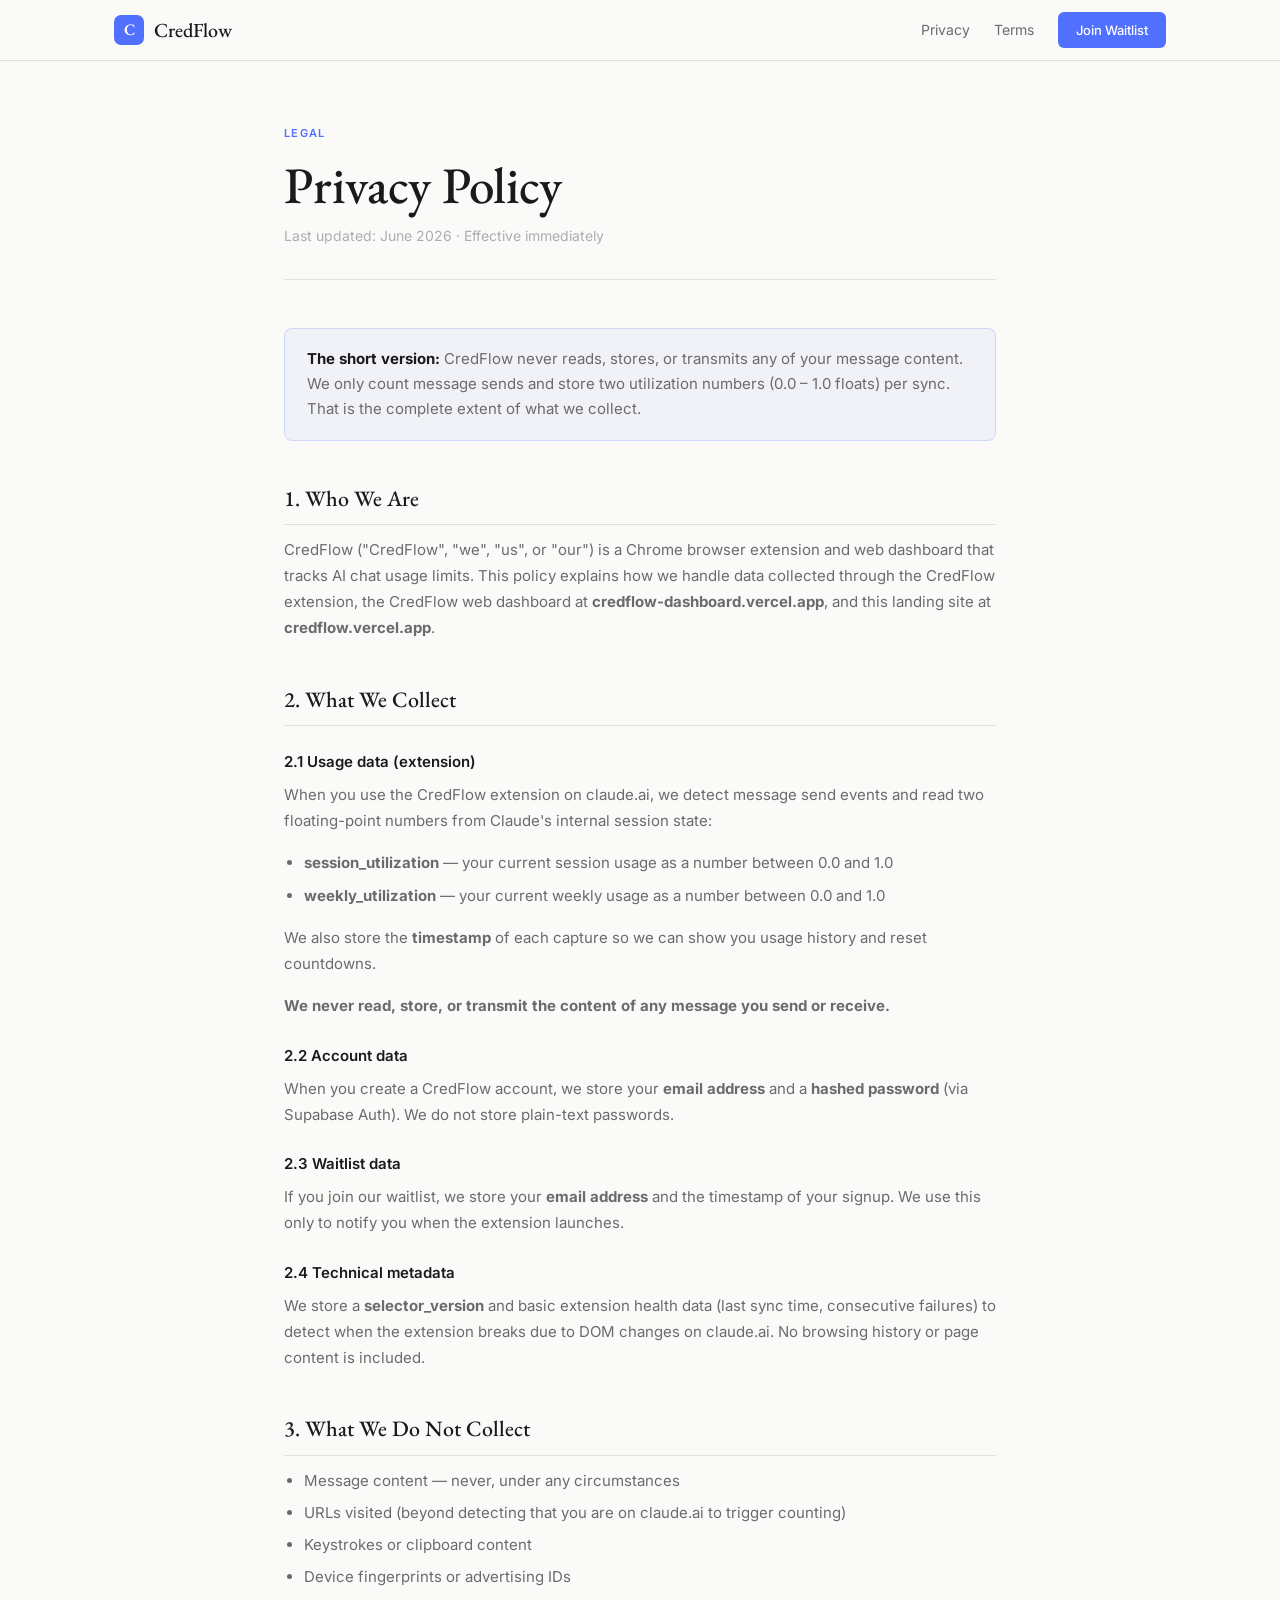
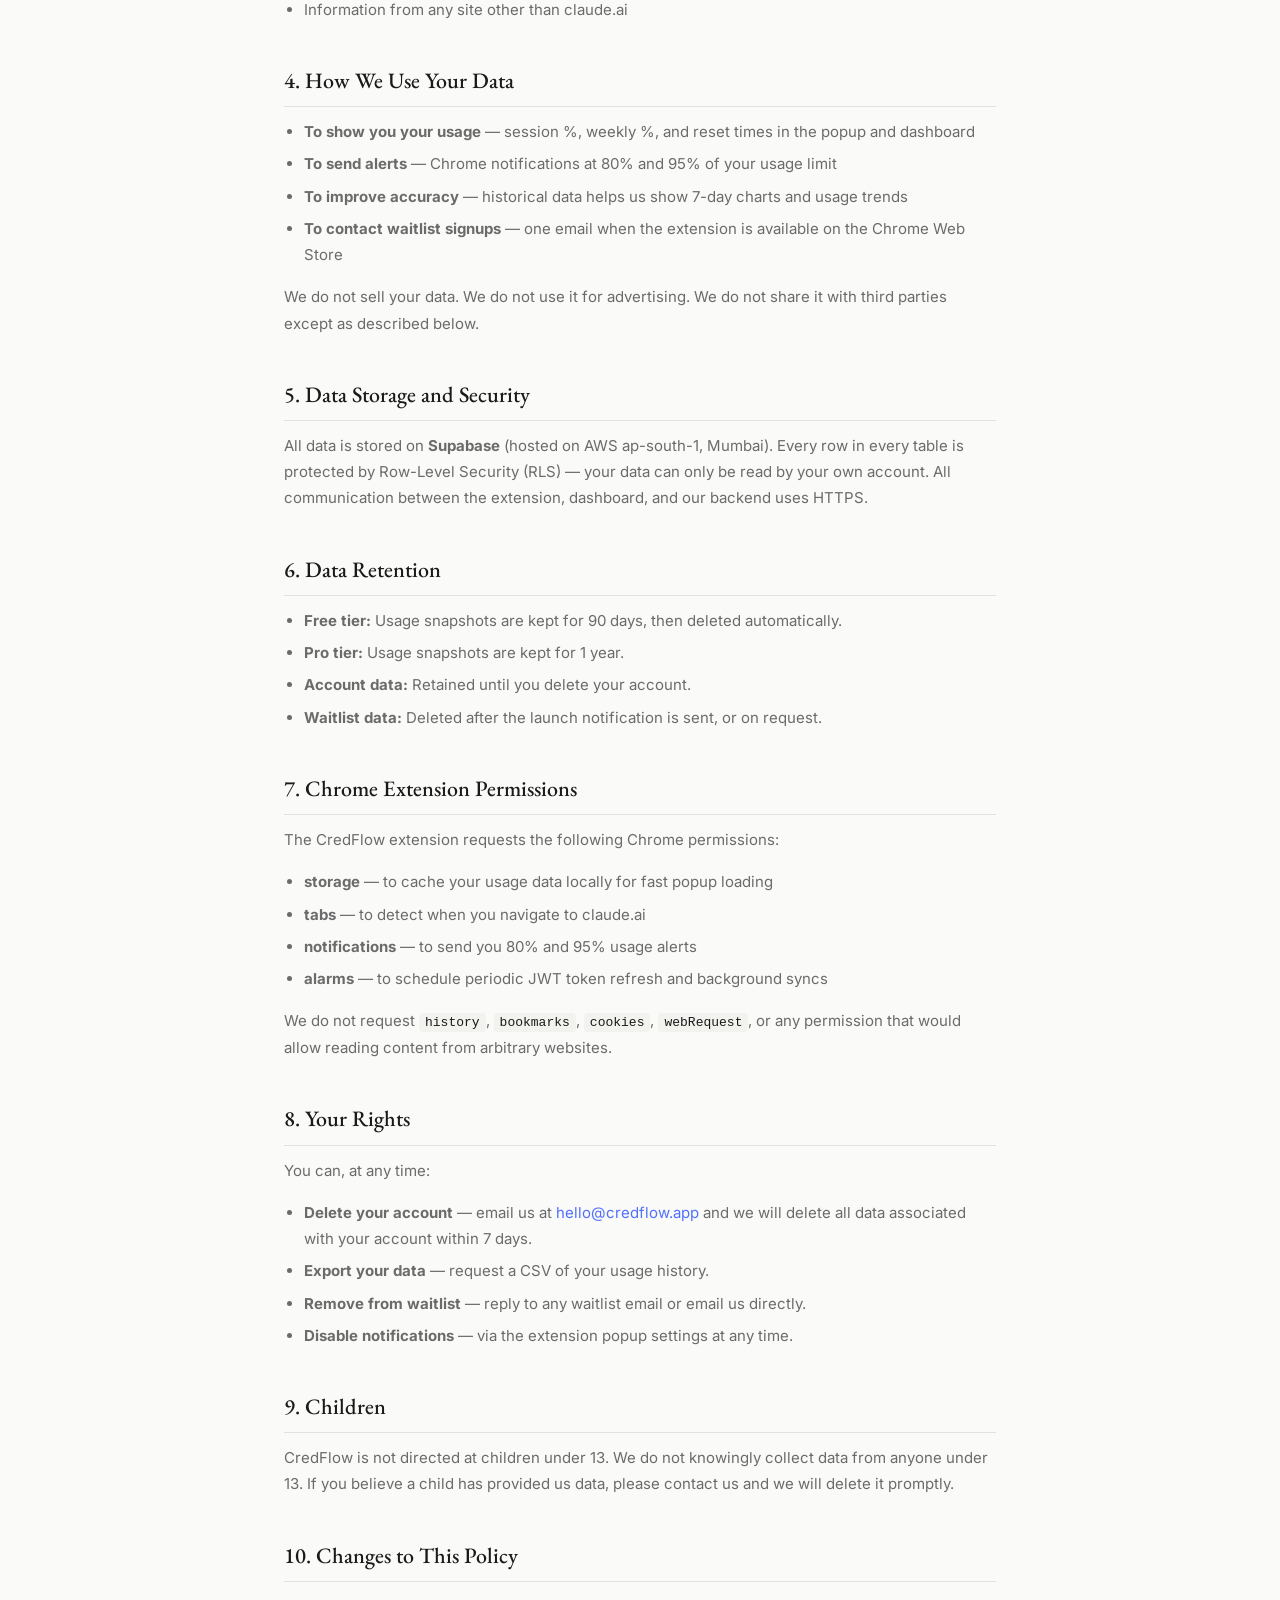
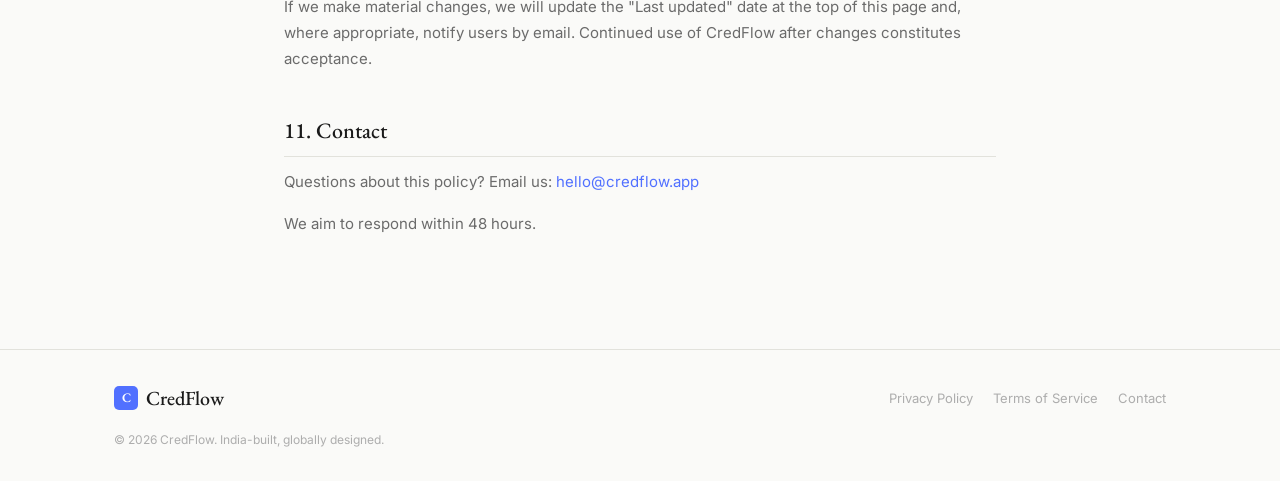
==== pages/privacy.html @ 2d5dbdbc "Step 9: landing page + privacy + terms" ====
<!DOCTYPE html>
<html lang="en">
<head>
  <meta charset="UTF-8" />
  <meta name="viewport" content="width=device-width, initial-scale=1.0" />
  <title>Privacy Policy — CredFlow</title>
  <meta name="description" content="CredFlow Privacy Policy. We never read your messages. Only usage counts and timestamps are stored." />
  <link rel="preconnect" href="https://fonts.googleapis.com" />
  <link rel="preconnect" href="https://fonts.gstatic.com" crossorigin />
  <link href="https://fonts.googleapis.com/css2?family=EB+Garamond:ital,wght@0,400;0,500;0,600;1,400&family=Inter:wght@300;400;500;600&display=swap" rel="stylesheet" />
  <link rel="stylesheet" href="../css/style.css" />
  <link rel="stylesheet" href="../css/legal.css" />
</head>
<body>

  <nav class="nav">
    <div class="nav-inner">
      <a href="../index.html" class="logo">
        <span class="logo-mark">C</span>
        <span class="logo-text">CredFlow</span>
      </a>
      <div class="nav-links">
        <a href="privacy.html">Privacy</a>
        <a href="terms.html">Terms</a>
        <a href="../index.html#waitlist" class="btn-nav">Join Waitlist</a>
      </div>
    </div>
  </nav>

  <main class="legal-page">
    <div class="container">
      <div class="legal-header">
        <div class="section-label">Legal</div>
        <h1>Privacy Policy</h1>
        <p class="legal-meta">Last updated: June 2026 · Effective immediately</p>
      </div>

      <div class="legal-body">

        <div class="legal-callout">
          <strong>The short version:</strong> CredFlow never reads, stores, or transmits any of your message content. We only count message sends and store two utilization numbers (0.0 – 1.0 floats) per sync. That is the complete extent of what we collect.
        </div>

        <h2>1. Who We Are</h2>
        <p>CredFlow ("CredFlow", "we", "us", or "our") is a Chrome browser extension and web dashboard that tracks AI chat usage limits. This policy explains how we handle data collected through the CredFlow extension, the CredFlow web dashboard at <strong>credflow-dashboard.vercel.app</strong>, and this landing site at <strong>credflow.vercel.app</strong>.</p>

        <h2>2. What We Collect</h2>

        <h3>2.1 Usage data (extension)</h3>
        <p>When you use the CredFlow extension on claude.ai, we detect message send events and read two floating-point numbers from Claude's internal session state:</p>
        <ul>
          <li><strong>session_utilization</strong> — your current session usage as a number between 0.0 and 1.0</li>
          <li><strong>weekly_utilization</strong> — your current weekly usage as a number between 0.0 and 1.0</li>
        </ul>
        <p>We also store the <strong>timestamp</strong> of each capture so we can show you usage history and reset countdowns.</p>
        <p><strong>We never read, store, or transmit the content of any message you send or receive.</strong></p>

        <h3>2.2 Account data</h3>
        <p>When you create a CredFlow account, we store your <strong>email address</strong> and a <strong>hashed password</strong> (via Supabase Auth). We do not store plain-text passwords.</p>

        <h3>2.3 Waitlist data</h3>
        <p>If you join our waitlist, we store your <strong>email address</strong> and the timestamp of your signup. We use this only to notify you when the extension launches.</p>

        <h3>2.4 Technical metadata</h3>
        <p>We store a <strong>selector_version</strong> and basic extension health data (last sync time, consecutive failures) to detect when the extension breaks due to DOM changes on claude.ai. No browsing history or page content is included.</p>

        <h2>3. What We Do Not Collect</h2>
        <ul>
          <li>Message content — never, under any circumstances</li>
          <li>URLs visited (beyond detecting that you are on claude.ai to trigger counting)</li>
          <li>Keystrokes or clipboard content</li>
          <li>Device fingerprints or advertising IDs</li>
          <li>Information from any site other than claude.ai</li>
        </ul>

        <h2>4. How We Use Your Data</h2>
        <ul>
          <li><strong>To show you your usage</strong> — session %, weekly %, and reset times in the popup and dashboard</li>
          <li><strong>To send alerts</strong> — Chrome notifications at 80% and 95% of your usage limit</li>
          <li><strong>To improve accuracy</strong> — historical data helps us show 7-day charts and usage trends</li>
          <li><strong>To contact waitlist signups</strong> — one email when the extension is available on the Chrome Web Store</li>
        </ul>
        <p>We do not sell your data. We do not use it for advertising. We do not share it with third parties except as described below.</p>

        <h2>5. Data Storage and Security</h2>
        <p>All data is stored on <strong>Supabase</strong> (hosted on AWS ap-south-1, Mumbai). Every row in every table is protected by Row-Level Security (RLS) — your data can only be read by your own account. All communication between the extension, dashboard, and our backend uses HTTPS.</p>

        <h2>6. Data Retention</h2>
        <ul>
          <li><strong>Free tier:</strong> Usage snapshots are kept for 90 days, then deleted automatically.</li>
          <li><strong>Pro tier:</strong> Usage snapshots are kept for 1 year.</li>
          <li><strong>Account data:</strong> Retained until you delete your account.</li>
          <li><strong>Waitlist data:</strong> Deleted after the launch notification is sent, or on request.</li>
        </ul>

        <h2>7. Chrome Extension Permissions</h2>
        <p>The CredFlow extension requests the following Chrome permissions:</p>
        <ul>
          <li><strong>storage</strong> — to cache your usage data locally for fast popup loading</li>
          <li><strong>tabs</strong> — to detect when you navigate to claude.ai</li>
          <li><strong>notifications</strong> — to send you 80% and 95% usage alerts</li>
          <li><strong>alarms</strong> — to schedule periodic JWT token refresh and background syncs</li>
        </ul>
        <p>We do not request <code>history</code>, <code>bookmarks</code>, <code>cookies</code>, <code>webRequest</code>, or any permission that would allow reading content from arbitrary websites.</p>

        <h2>8. Your Rights</h2>
        <p>You can, at any time:</p>
        <ul>
          <li><strong>Delete your account</strong> — email us at <a href="mailto:hello@credflow.app">hello@credflow.app</a> and we will delete all data associated with your account within 7 days.</li>
          <li><strong>Export your data</strong> — request a CSV of your usage history.</li>
          <li><strong>Remove from waitlist</strong> — reply to any waitlist email or email us directly.</li>
          <li><strong>Disable notifications</strong> — via the extension popup settings at any time.</li>
        </ul>

        <h2>9. Children</h2>
        <p>CredFlow is not directed at children under 13. We do not knowingly collect data from anyone under 13. If you believe a child has provided us data, please contact us and we will delete it promptly.</p>

        <h2>10. Changes to This Policy</h2>
        <p>If we make material changes, we will update the "Last updated" date at the top of this page and, where appropriate, notify users by email. Continued use of CredFlow after changes constitutes acceptance.</p>

        <h2>11. Contact</h2>
        <p>Questions about this policy? Email us: <a href="mailto:hello@credflow.app">hello@credflow.app</a></p>
        <p>We aim to respond within 48 hours.</p>

      </div>
    </div>
  </main>

  <footer class="footer">
    <div class="container">
      <div class="footer-inner">
        <div class="footer-brand">
          <span class="logo-mark small">C</span>
          <span class="logo-text">CredFlow</span>
        </div>
        <div class="footer-links">
          <a href="privacy.html">Privacy Policy</a>
          <a href="terms.html">Terms of Service</a>
          <a href="mailto:hello@credflow.app">Contact</a>
        </div>
        <div class="footer-copy">© 2026 CredFlow. India-built, globally designed.</div>
      </div>
    </div>
  </footer>

</body>
</html>
---- css/style.css ----
/* ============================================
   CREDFLOW LANDING PAGE — style.css
   Design tokens from brief, locked.
   ============================================ */

:root {
  --bg:           #FAFAF8;
  --surface:      #FFFFFF;
  --muted:        #F2F2EF;
  --border:       #E2E2DC;
  --text:         #1A1A1A;
  --text-sec:     #6B6B6B;
  --text-muted:   #ADADAD;
  --gold:         #FFCC00;
  --blue:         #5170FF;
  --blue-dark:    #1800AD;
  --green:        #2DC07A;
  --amber:        #F5941F;
  --red:          #E83C3C;

  --font-serif:   'EB Garamond', Georgia, serif;
  --font-sans:    'Inter', system-ui, sans-serif;

  --radius:       12px;
  --radius-sm:    8px;
  --max-w:        1100px;
}

*, *::before, *::after { box-sizing: border-box; margin: 0; padding: 0; }

html { scroll-behavior: smooth; }

body {
  background: var(--bg);
  color: var(--text);
  font-family: var(--font-sans);
  font-size: 16px;
  line-height: 1.6;
  -webkit-font-smoothing: antialiased;
}

/* ---- UTILITIES ---- */
.container {
  max-width: var(--max-w);
  margin: 0 auto;
  padding: 0 24px;
}

.section-label {
  font-family: var(--font-sans);
  font-size: 11px;
  font-weight: 600;
  letter-spacing: 0.12em;
  text-transform: uppercase;
  color: var(--blue);
  margin-bottom: 14px;
}

.section-title {
  font-family: var(--font-serif);
  font-size: clamp(2rem, 4vw, 2.8rem);
  font-weight: 500;
  color: var(--text);
  line-height: 1.2;
  margin-bottom: 48px;
}

/* ---- NAV ---- */
.nav {
  position: sticky;
  top: 0;
  z-index: 100;
  background: rgba(250, 250, 248, 0.88);
  backdrop-filter: blur(16px);
  border-bottom: 1px solid var(--border);
}

.nav-inner {
  max-width: var(--max-w);
  margin: 0 auto;
  padding: 0 24px;
  height: 60px;
  display: flex;
  align-items: center;
  justify-content: space-between;
}

.logo {
  display: flex;
  align-items: center;
  gap: 10px;
  text-decoration: none;
  color: var(--text);
}

.logo-mark {
  width: 30px;
  height: 30px;
  background: var(--blue);
  color: white;
  border-radius: 7px;
  display: flex;
  align-items: center;
  justify-content: center;
  font-family: var(--font-serif);
  font-size: 16px;
  font-weight: 600;
  flex-shrink: 0;
}

.logo-mark.small { width: 24px; height: 24px; font-size: 13px; border-radius: 5px; }

.logo-text {
  font-family: var(--font-serif);
  font-size: 20px;
  font-weight: 500;
}

.nav-links {
  display: flex;
  align-items: center;
  gap: 24px;
}

.nav-links a {
  font-size: 14px;
  color: var(--text-sec);
  text-decoration: none;
  transition: color 0.15s;
}

.nav-links a:hover { color: var(--text); }

/* ---- BUTTONS ---- */
.btn-primary {
  display: inline-block;
  background: var(--blue);
  color: white;
  padding: 12px 24px;
  border-radius: var(--radius-sm);
  font-size: 15px;
  font-weight: 500;
  text-decoration: none;
  transition: background 0.15s, transform 0.1s;
  cursor: pointer;
  border: none;
}

.btn-primary:hover { background: var(--blue-dark); transform: translateY(-1px); }

.btn-ghost {
  display: inline-block;
  color: var(--text-sec);
  padding: 12px 20px;
  font-size: 15px;
  text-decoration: none;
  transition: color 0.15s;
}

.btn-ghost:hover { color: var(--text); }

.btn-nav {
  background: var(--blue);
  color: white !important;
  padding: 8px 18px !important;
  border-radius: 6px;
  font-size: 13px !important;
  font-weight: 500;
}

.btn-nav:hover { background: var(--blue-dark); }

.btn-outline {
  display: inline-block;
  border: 1.5px solid var(--border);
  color: var(--text);
  padding: 12px 24px;
  border-radius: var(--radius-sm);
  font-size: 15px;
  font-weight: 500;
  text-decoration: none;
  transition: border-color 0.15s, color 0.15s;
}

.btn-outline:hover { border-color: var(--blue); color: var(--blue); }

/* ---- HERO ---- */
.hero {
  position: relative;
  padding: 100px 0 80px;
  overflow: hidden;
  text-align: center;
}

.hero-bg {
  position: absolute;
  inset: 0;
  pointer-events: none;
  z-index: 0;
}

.orb {
  position: absolute;
  border-radius: 50%;
  filter: blur(80px);
  opacity: 0.18;
}

.orb-1 {
  width: 480px;
  height: 480px;
  background: var(--blue);
  top: -120px;
  left: 50%;
  transform: translateX(-60%);
  animation: orb-drift 8s ease-in-out infinite alternate;
}

.orb-2 {
  width: 320px;
  height: 320px;
  background: var(--amber);
  bottom: 40px;
  right: 10%;
  animation: orb-drift 10s ease-in-out infinite alternate-reverse;
}

@keyframes orb-drift {
  0%   { transform: translate(0, 0); }
  100% { transform: translate(20px, 30px); }
}

.orb-1 { transform: translateX(-60%); }

.grid-overlay {
  position: absolute;
  inset: 0;
  background-image:
    linear-gradient(var(--border) 1px, transparent 1px),
    linear-gradient(90deg, var(--border) 1px, transparent 1px);
  background-size: 48px 48px;
  opacity: 0.4;
  mask-image: radial-gradient(ellipse 80% 60% at 50% 0%, black 20%, transparent 100%);
}

.hero .container { position: relative; z-index: 1; }

.badge {
  display: inline-flex;
  align-items: center;
  gap: 8px;
  background: var(--surface);
  border: 1px solid var(--border);
  padding: 6px 14px;
  border-radius: 999px;
  font-size: 12px;
  color: var(--text-sec);
  font-weight: 500;
  margin-bottom: 28px;
  box-shadow: 0 1px 4px rgba(0,0,0,0.06);
}

.badge-dot {
  width: 7px;
  height: 7px;
  border-radius: 50%;
  background: var(--green);
  box-shadow: 0 0 0 2px rgba(45, 192, 122, 0.3);
  animation: pulse 2s infinite;
}

@keyframes pulse {
  0%, 100% { box-shadow: 0 0 0 2px rgba(45,192,122,0.3); }
  50%       { box-shadow: 0 0 0 5px rgba(45,192,122,0.1); }
}

.hero-headline {
  font-family: var(--font-serif);
  font-size: clamp(3rem, 7vw, 5.5rem);
  font-weight: 500;
  line-height: 1.08;
  color: var(--text);
  margin-bottom: 24px;
  letter-spacing: -0.02em;
}

.hero-headline em {
  font-style: italic;
  color: var(--blue);
}

.hero-sub {
  font-size: clamp(16px, 2vw, 18px);
  color: var(--text-sec);
  max-width: 560px;
  margin: 0 auto 36px;
  line-height: 1.7;
}

.hero-cta {
  display: flex;
  align-items: center;
  justify-content: center;
  gap: 12px;
  flex-wrap: wrap;
  margin-bottom: 64px;
}

/* ---- MOCK POPUP ---- */
.popup-mock {
  max-width: 340px;
  margin: 0 auto;
  background: var(--surface);
  border: 1px solid var(--border);
  border-radius: 14px;
  padding: 20px;
  box-shadow:
    0 4px 6px rgba(0,0,0,0.04),
    0 12px 32px rgba(0,0,0,0.08),
    0 0 0 1px rgba(255,255,255,0.6) inset;
  text-align: left;
  animation: float 4s ease-in-out infinite;
}

@keyframes float {
  0%, 100% { transform: translateY(0); }
  50%       { transform: translateY(-8px); }
}

.popup-header {
  display: flex;
  align-items: center;
  justify-content: space-between;
  margin-bottom: 16px;
}

.popup-logo {
  font-family: var(--font-serif);
  font-size: 16px;
  font-weight: 500;
}

.live-badge {
  font-size: 11px;
  color: var(--green);
  font-weight: 600;
  letter-spacing: 0.04em;
}

.popup-cards {
  display: grid;
  grid-template-columns: 1fr 1fr;
  gap: 10px;
  margin-bottom: 12px;
}

.mock-card {
  padding: 12px;
  border-radius: 10px;
  border: 1px solid;
}

.mock-card.blue  { background: rgba(81,112,255,0.06); border-color: rgba(81,112,255,0.2); }
.mock-card.amber { background: rgba(245,148,31,0.06); border-color: rgba(245,148,31,0.2); }

.mock-card-label {
  font-size: 10px;
  font-weight: 600;
  text-transform: uppercase;
  letter-spacing: 0.08em;
  color: var(--text-muted);
  margin-bottom: 4px;
}

.mock-card-value {
  font-family: var(--font-serif);
  font-size: 28px;
  font-weight: 500;
  line-height: 1;
  margin-bottom: 8px;
}

.mock-card.blue  .mock-card-value { color: var(--blue); }
.mock-card.amber .mock-card-value { color: var(--amber); }

.mock-card-value span { font-size: 14px; }

.mock-bar {
  height: 4px;
  background: var(--muted);
  border-radius: 999px;
  overflow: hidden;
  margin-bottom: 6px;
}

.mock-bar-fill {
  height: 100%;
  border-radius: 999px;
  transition: width 1s ease;
}

.blue-fill  { background: var(--blue); }
.amber-fill { background: var(--amber); }

.mock-card-sub {
  font-size: 10px;
  color: var(--text-muted);
}

.mock-insight {
  font-size: 12px;
  color: var(--text-sec);
  background: var(--muted);
  padding: 8px 10px;
  border-radius: 7px;
}

/* ---- PROBLEM ---- */
.problem {
  padding: 96px 0;
  background: var(--surface);
  border-top: 1px solid var(--border);
  border-bottom: 1px solid var(--border);
}

.pain-grid {
  display: grid;
  grid-template-columns: repeat(auto-fit, minmax(260px, 1fr));
  gap: 24px;
}

.pain-card {
  padding: 32px;
  border: 1px solid var(--border);
  border-radius: var(--radius);
  background: var(--bg);
  transition: border-color 0.2s, box-shadow 0.2s;
}

.pain-card:hover {
  border-color: var(--blue);
  box-shadow: 0 4px 20px rgba(81,112,255,0.08);
}

.pain-icon { font-size: 28px; margin-bottom: 16px; }

.pain-card h3 {
  font-family: var(--font-serif);
  font-size: 20px;
  font-weight: 500;
  margin-bottom: 10px;
}

.pain-card p {
  font-size: 15px;
  color: var(--text-sec);
  line-height: 1.65;
}

/* ---- HOW IT WORKS ---- */
.how {
  padding: 96px 0;
}

.steps {
  display: flex;
  align-items: flex-start;
  gap: 0;
  flex-wrap: wrap;
}

.step {
  flex: 1;
  min-width: 220px;
  padding: 32px;
  background: var(--surface);
  border: 1px solid var(--border);
  border-radius: var(--radius);
}

.step-divider {
  display: flex;
  align-items: center;
  justify-content: center;
  padding: 0 12px;
  font-size: 24px;
  color: var(--text-muted);
  flex-shrink: 0;
  align-self: center;
}

.step-num {
  font-family: var(--font-serif);
  font-size: 40px;
  font-weight: 500;
  color: var(--blue);
  opacity: 0.4;
  line-height: 1;
  margin-bottom: 16px;
}

.step h3 {
  font-family: var(--font-serif);
  font-size: 20px;
  font-weight: 500;
  margin-bottom: 10px;
}

.step p {
  font-size: 15px;
  color: var(--text-sec);
  line-height: 1.65;
}

/* ---- FEATURES ---- */
.features {
  padding: 96px 0;
  background: var(--surface);
  border-top: 1px solid var(--border);
  border-bottom: 1px solid var(--border);
}

.features-grid {
  display: grid;
  grid-template-columns: repeat(auto-fit, minmax(280px, 1fr));
  gap: 2px;
  border: 1px solid var(--border);
  border-radius: var(--radius);
  overflow: hidden;
}

.feature-item {
  padding: 32px;
  background: var(--bg);
  border-right: 1px solid var(--border);
  border-bottom: 1px solid var(--border);
  transition: background 0.15s;
}

.feature-item:hover { background: var(--surface); }

.feature-icon { font-size: 24px; margin-bottom: 14px; }

.feature-item h3 {
  font-family: var(--font-serif);
  font-size: 18px;
  font-weight: 500;
  margin-bottom: 8px;
}

.feature-item p {
  font-size: 14px;
  color: var(--text-sec);
  line-height: 1.65;
}

/* ---- PRICING ---- */
.pricing {
  padding: 96px 0;
}

.pricing-grid {
  display: grid;
  grid-template-columns: repeat(auto-fit, minmax(280px, 1fr));
  gap: 24px;
  max-width: 700px;
  margin: 0 auto;
}

.pricing-card {
  padding: 36px;
  background: var(--surface);
  border: 1px solid var(--border);
  border-radius: var(--radius);
  position: relative;
}

.pricing-card.featured {
  border-color: var(--blue);
  box-shadow: 0 0 0 1px var(--blue), 0 8px 32px rgba(81,112,255,0.12);
}

.plan-badge {
  position: absolute;
  top: -12px;
  left: 50%;
  transform: translateX(-50%);
  background: var(--blue);
  color: white;
  font-size: 11px;
  font-weight: 600;
  padding: 4px 12px;
  border-radius: 999px;
  white-space: nowrap;
}

.plan-name {
  font-family: var(--font-serif);
  font-size: 22px;
  font-weight: 500;
  margin-bottom: 8px;
}

.plan-price {
  font-family: var(--font-serif);
  font-size: 48px;
  font-weight: 500;
  color: var(--text);
  margin-bottom: 28px;
  line-height: 1;
}

.plan-price span {
  font-size: 18px;
  color: var(--text-sec);
}

.plan-features {
  list-style: none;
  margin-bottom: 28px;
}

.plan-features li {
  font-size: 14px;
  color: var(--text-sec);
  padding: 7px 0;
  border-bottom: 1px solid var(--muted);
}

.plan-features li.muted { color: var(--text-muted); }

/* ---- WAITLIST ---- */
.waitlist-section {
  padding: 96px 0;
  background: var(--surface);
  border-top: 1px solid var(--border);
}

.waitlist-box {
  max-width: 600px;
  margin: 0 auto;
  text-align: center;
}

.waitlist-sub {
  font-size: 17px;
  color: var(--text-sec);
  margin-bottom: 36px;
  line-height: 1.7;
  margin-top: -20px;
}

.waitlist-form {
  display: flex;
  gap: 10px;
  max-width: 460px;
  margin: 0 auto 12px;
}

.waitlist-form input {
  flex: 1;
  padding: 13px 16px;
  border: 1.5px solid var(--border);
  border-radius: var(--radius-sm);
  font-size: 15px;
  font-family: var(--font-sans);
  background: var(--bg);
  color: var(--text);
  outline: none;
  transition: border-color 0.15s;
}

.waitlist-form input:focus { border-color: var(--blue); }
.waitlist-form input::placeholder { color: var(--text-muted); }

.waitlist-form button {
  padding: 13px 22px;
  background: var(--blue);
  color: white;
  border: none;
  border-radius: var(--radius-sm);
  font-size: 15px;
  font-weight: 500;
  cursor: pointer;
  font-family: var(--font-sans);
  white-space: nowrap;
  transition: background 0.15s;
}

.waitlist-form button:hover { background: var(--blue-dark); }
.waitlist-form button:disabled { opacity: 0.6; cursor: not-allowed; }

.waitlist-note {
  font-size: 14px;
  min-height: 20px;
  margin-bottom: 4px;
}

.waitlist-note.success { color: var(--green); }
.waitlist-note.error   { color: var(--red); }

.waitlist-fine {
  font-size: 12px;
  color: var(--text-muted);
}

/* ---- FOOTER ---- */
.footer {
  padding: 32px 0;
  border-top: 1px solid var(--border);
}

.footer-inner {
  display: flex;
  align-items: center;
  justify-content: space-between;
  flex-wrap: wrap;
  gap: 16px;
}

.footer-brand {
  display: flex;
  align-items: center;
  gap: 8px;
  font-family: var(--font-serif);
  font-size: 17px;
  color: var(--text);
}

.footer-links {
  display: flex;
  gap: 20px;
  flex-wrap: wrap;
}

.footer-links a {
  font-size: 13px;
  color: var(--text-muted);
  text-decoration: none;
  transition: color 0.15s;
}

.footer-links a:hover { color: var(--text); }

.footer-copy {
  font-size: 12px;
  color: var(--text-muted);
  width: 100%;
}

/* ---- RESPONSIVE ---- */
@media (max-width: 640px) {
  .step-divider { display: none; }
  .steps { flex-direction: column; }
  .step { min-width: 100%; }
  .waitlist-form { flex-direction: column; }
  .waitlist-form button { width: 100%; }
  .footer-inner { flex-direction: column; align-items: flex-start; }
  .nav-links a:not(.btn-nav) { display: none; }
}
---- css/legal.css ----
/* ============================================
   CREDFLOW — legal.css
   Shared styles for Privacy and Terms pages
   ============================================ */

.legal-page {
  padding: 64px 0 96px;
  max-width: 760px;
  margin: 0 auto;
}

.legal-page .container {
  max-width: 760px;
}

.legal-header {
  margin-bottom: 48px;
  padding-bottom: 32px;
  border-bottom: 1px solid var(--border);
}

.legal-header h1 {
  font-family: var(--font-serif);
  font-size: clamp(2.2rem, 5vw, 3.2rem);
  font-weight: 500;
  line-height: 1.1;
  margin-bottom: 12px;
}

.legal-meta {
  font-size: 14px;
  color: var(--text-muted);
}

.legal-callout {
  background: rgba(81, 112, 255, 0.06);
  border: 1px solid rgba(81, 112, 255, 0.2);
  border-radius: var(--radius-sm);
  padding: 18px 22px;
  font-size: 15px;
  color: var(--text-sec);
  line-height: 1.65;
  margin-bottom: 40px;
}

.legal-callout strong {
  color: var(--text);
}

.legal-body h2 {
  font-family: var(--font-serif);
  font-size: 22px;
  font-weight: 500;
  color: var(--text);
  margin: 40px 0 12px;
  padding-bottom: 8px;
  border-bottom: 1px solid var(--border);
}

.legal-body h3 {
  font-family: var(--font-sans);
  font-size: 15px;
  font-weight: 600;
  color: var(--text);
  margin: 24px 0 8px;
}

.legal-body p {
  font-size: 15px;
  color: var(--text-sec);
  line-height: 1.75;
  margin-bottom: 16px;
}

.legal-body ul {
  margin: 0 0 16px 20px;
}

.legal-body ul li {
  font-size: 15px;
  color: var(--text-sec);
  line-height: 1.75;
  margin-bottom: 6px;
}

.legal-body a {
  color: var(--blue);
  text-decoration: none;
}

.legal-body a:hover {
  text-decoration: underline;
}

.legal-body code {
  font-family: 'SF Mono', 'Fira Code', monospace;
  font-size: 13px;
  background: var(--muted);
  padding: 2px 6px;
  border-radius: 4px;
  color: var(--text);
}
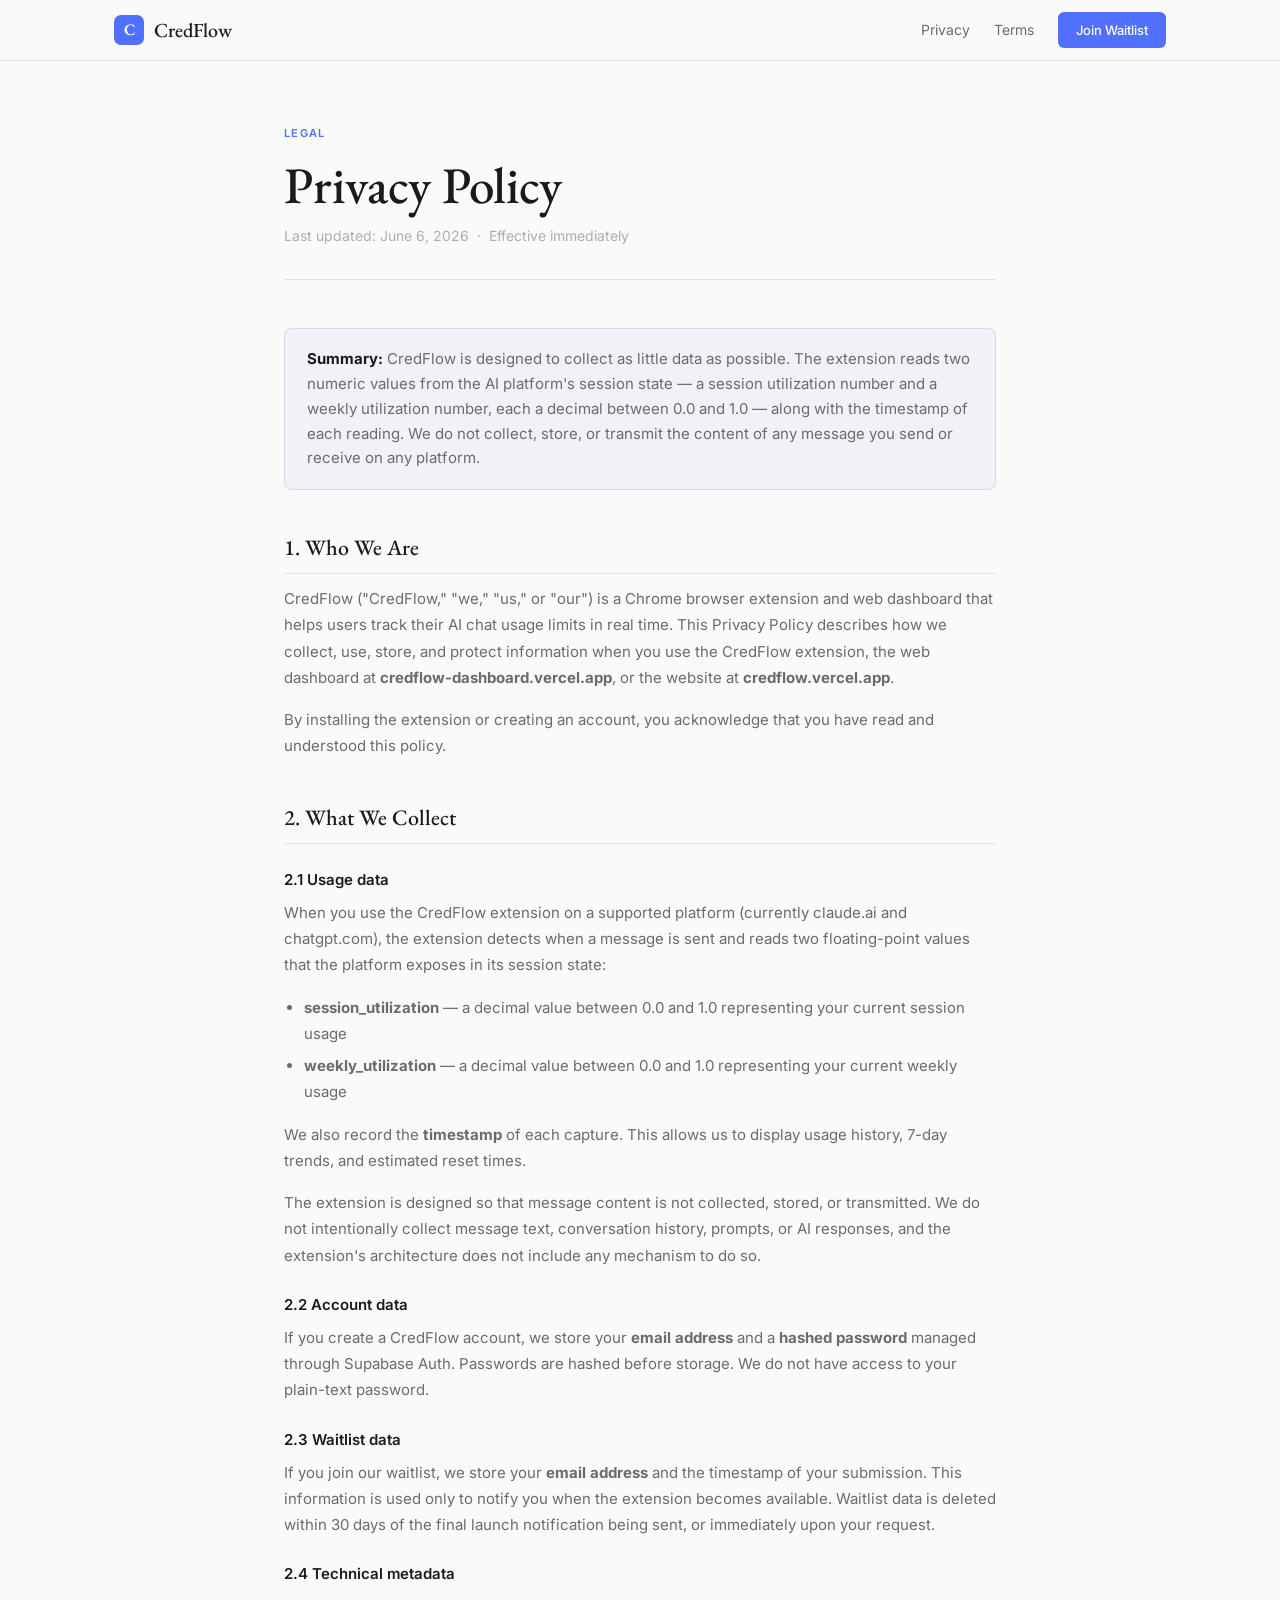
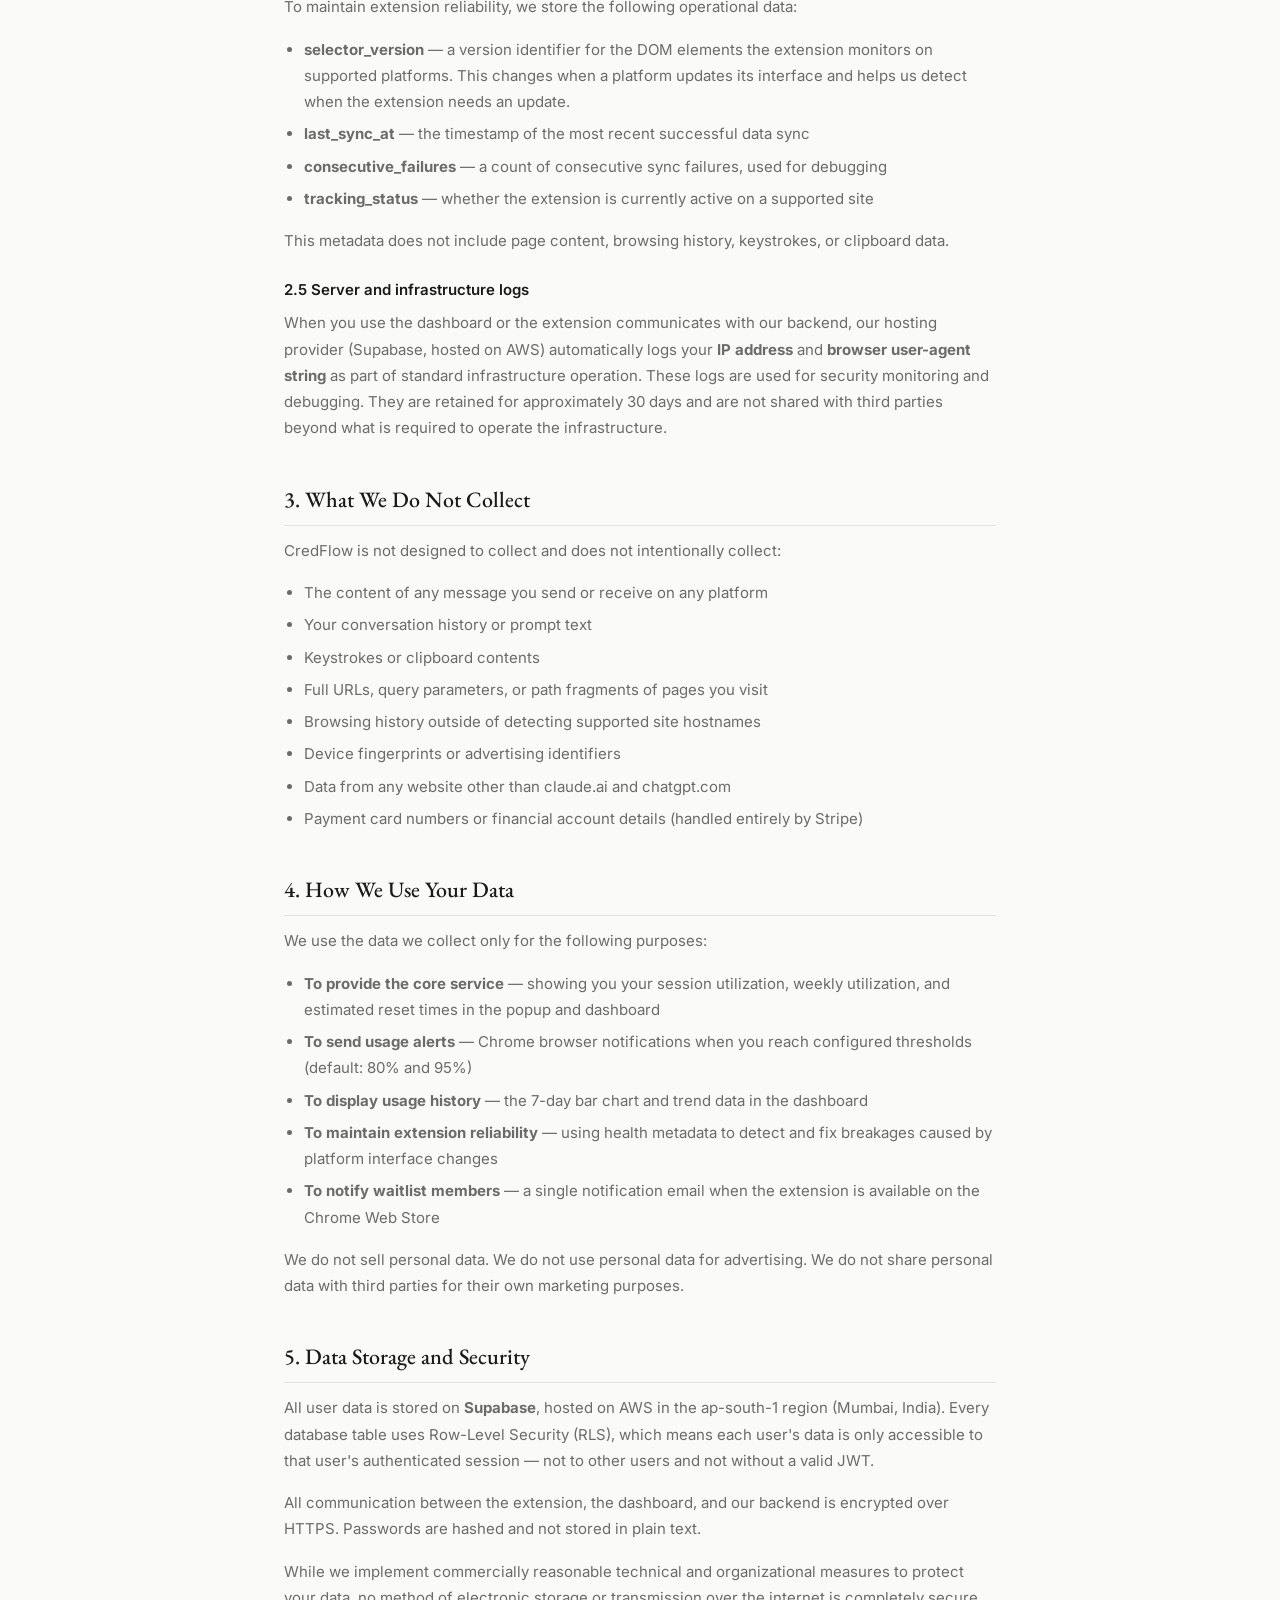
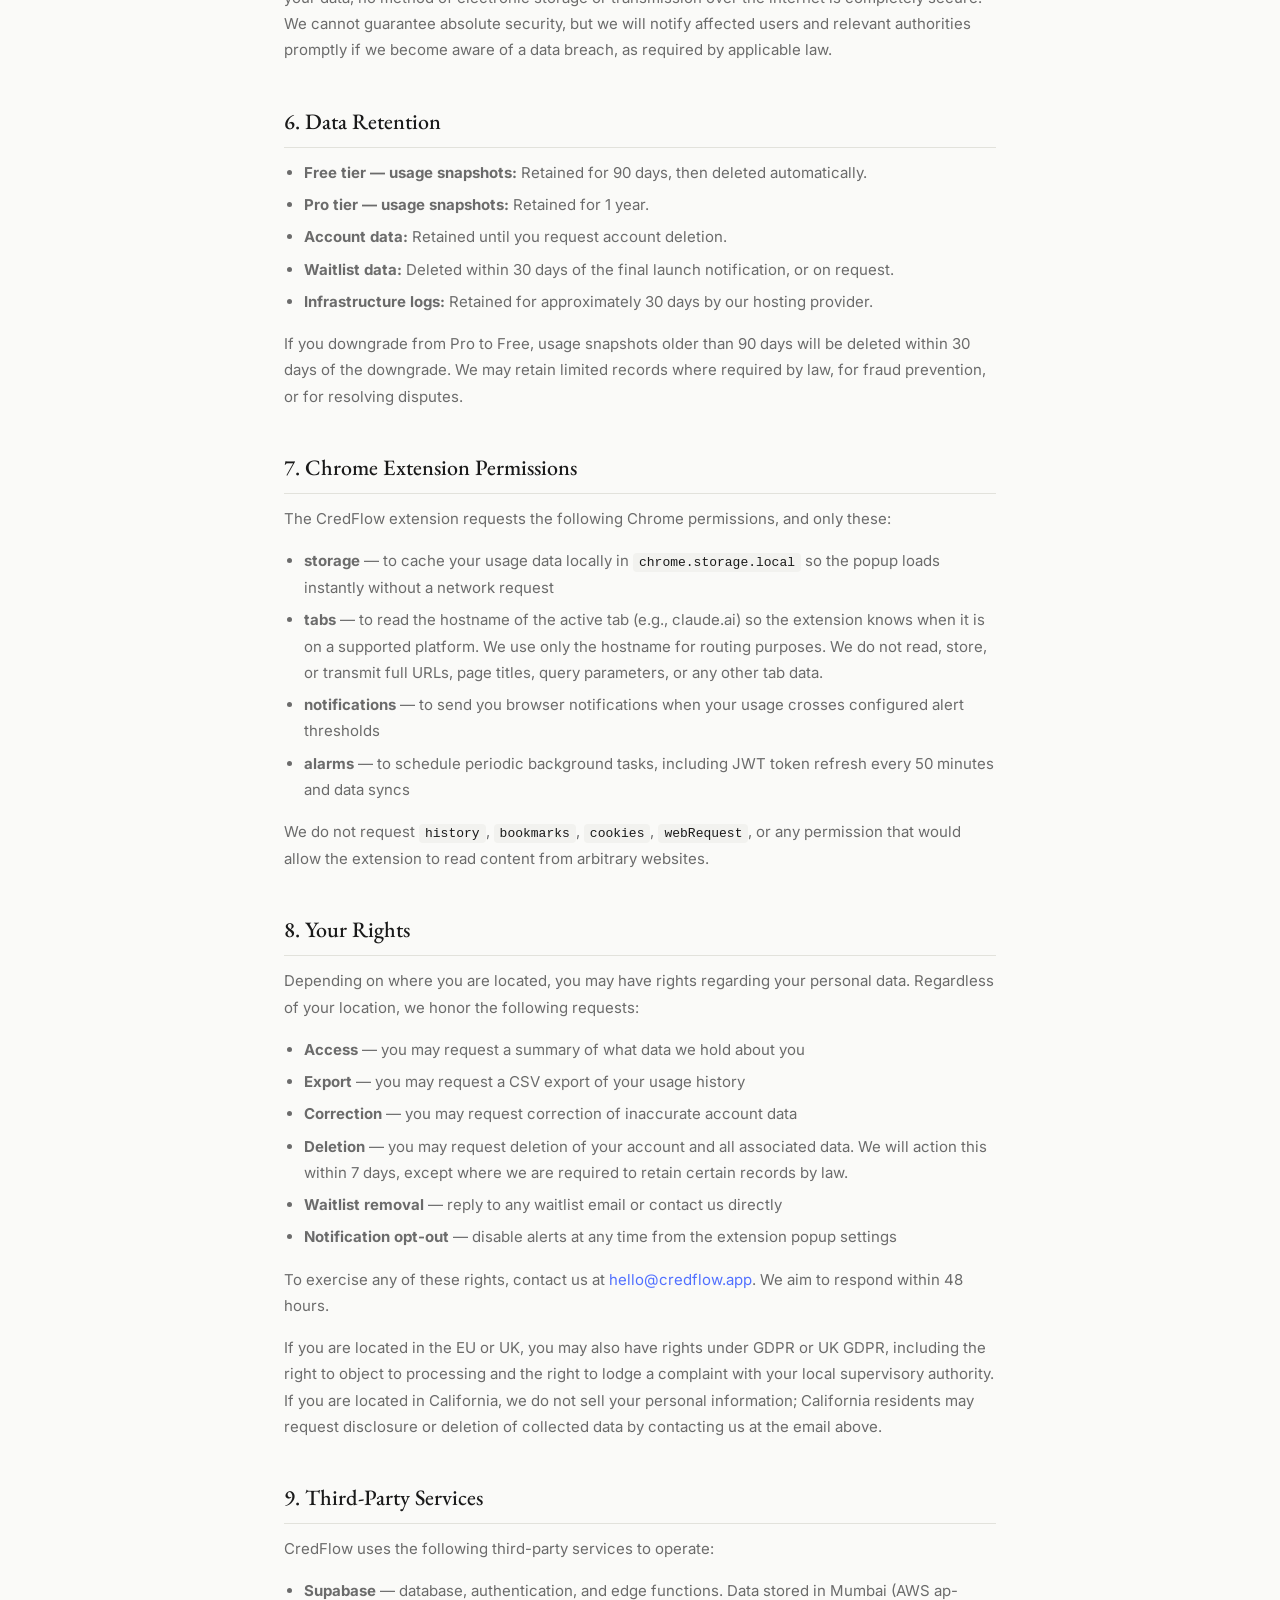
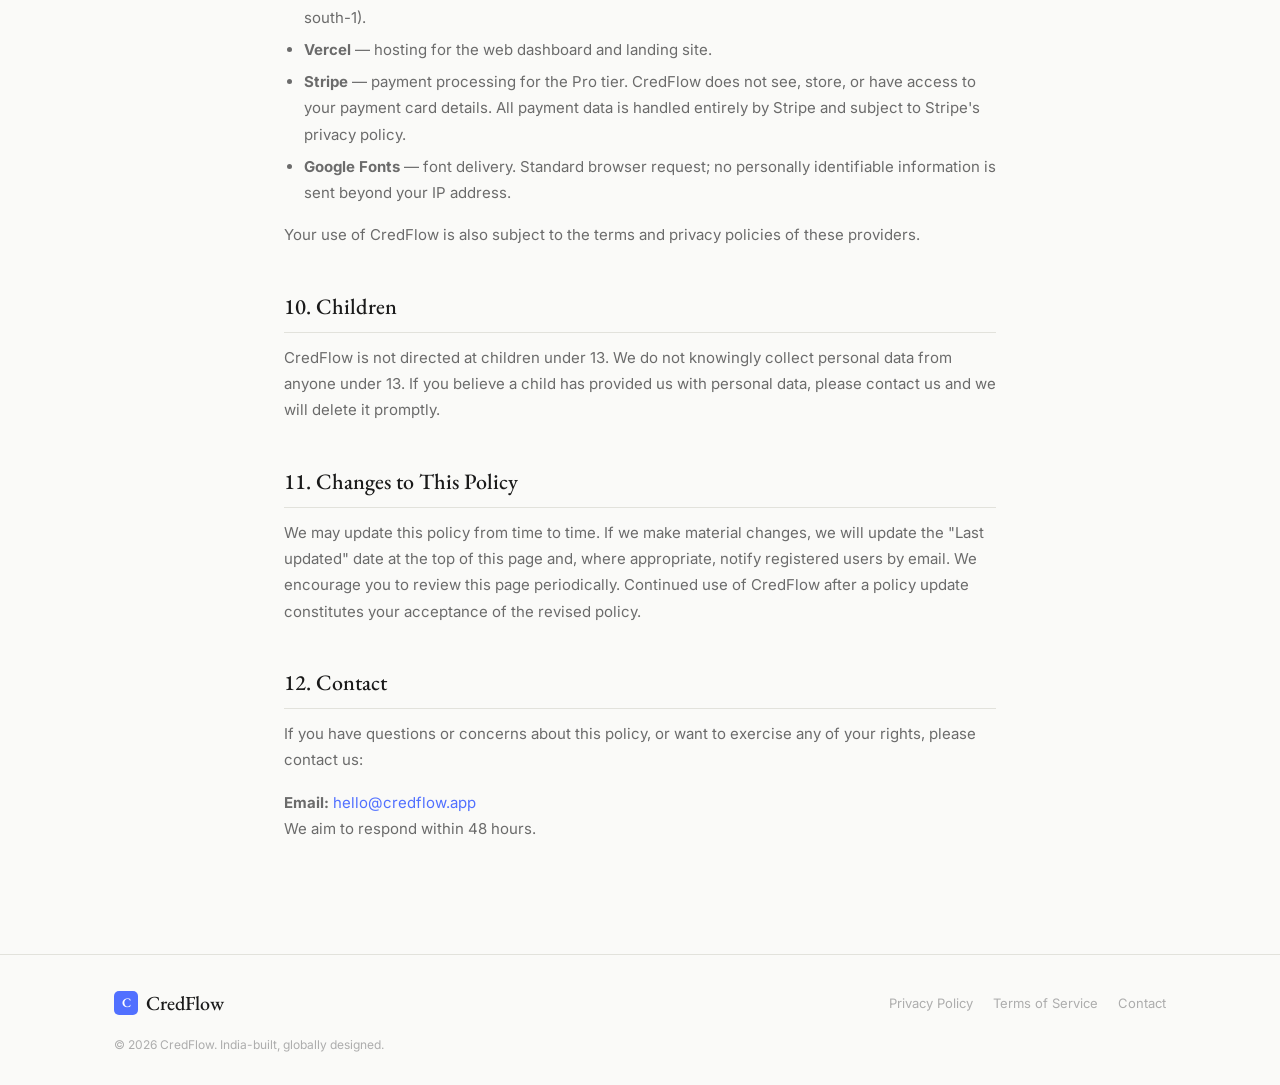
==== commit 23e67331: "Step 9: updated privacy policy and terms - legally reviewed" ====
--- a/pages/privacy.html
+++ b/pages/privacy.html
@@ -4,7 +4,7 @@
   <meta charset="UTF-8" />
   <meta name="viewport" content="width=device-width, initial-scale=1.0" />
   <title>Privacy Policy — CredFlow</title>
-  <meta name="description" content="CredFlow Privacy Policy. We never read your messages. Only usage counts and timestamps are stored." />
+  <meta name="description" content="CredFlow Privacy Policy. We are designed to collect as little data as possible — only usage utilization numbers and timestamps. We do not read message content." />
   <link rel="preconnect" href="https://fonts.googleapis.com" />
   <link rel="preconnect" href="https://fonts.gstatic.com" crossorigin />
   <link href="https://fonts.googleapis.com/css2?family=EB+Garamond:ital,wght@0,400;0,500;0,600;1,400&family=Inter:wght@300;400;500;600&display=swap" rel="stylesheet" />
@@ -32,95 +32,131 @@
       <div class="legal-header">
         <div class="section-label">Legal</div>
         <h1>Privacy Policy</h1>
-        <p class="legal-meta">Last updated: June 2026 · Effective immediately</p>
+        <p class="legal-meta">Last updated: June 6, 2026 &nbsp;·&nbsp; Effective immediately</p>
       </div>
 
       <div class="legal-body">
 
         <div class="legal-callout">
-          <strong>The short version:</strong> CredFlow never reads, stores, or transmits any of your message content. We only count message sends and store two utilization numbers (0.0 – 1.0 floats) per sync. That is the complete extent of what we collect.
+          <strong>Summary:</strong> CredFlow is designed to collect as little data as possible. The extension reads two numeric values from the AI platform's session state — a session utilization number and a weekly utilization number, each a decimal between 0.0 and 1.0 — along with the timestamp of each reading. We do not collect, store, or transmit the content of any message you send or receive on any platform.
         </div>
 
         <h2>1. Who We Are</h2>
-        <p>CredFlow ("CredFlow", "we", "us", or "our") is a Chrome browser extension and web dashboard that tracks AI chat usage limits. This policy explains how we handle data collected through the CredFlow extension, the CredFlow web dashboard at <strong>credflow-dashboard.vercel.app</strong>, and this landing site at <strong>credflow.vercel.app</strong>.</p>
+        <p>CredFlow ("CredFlow," "we," "us," or "our") is a Chrome browser extension and web dashboard that helps users track their AI chat usage limits in real time. This Privacy Policy describes how we collect, use, store, and protect information when you use the CredFlow extension, the web dashboard at <strong>credflow-dashboard.vercel.app</strong>, or the website at <strong>credflow.vercel.app</strong>.</p>
+        <p>By installing the extension or creating an account, you acknowledge that you have read and understood this policy.</p>
 
         <h2>2. What We Collect</h2>
 
-        <h3>2.1 Usage data (extension)</h3>
-        <p>When you use the CredFlow extension on claude.ai, we detect message send events and read two floating-point numbers from Claude's internal session state:</p>
+        <h3>2.1 Usage data</h3>
+        <p>When you use the CredFlow extension on a supported platform (currently claude.ai and chatgpt.com), the extension detects when a message is sent and reads two floating-point values that the platform exposes in its session state:</p>
         <ul>
-          <li><strong>session_utilization</strong> — your current session usage as a number between 0.0 and 1.0</li>
-          <li><strong>weekly_utilization</strong> — your current weekly usage as a number between 0.0 and 1.0</li>
+          <li><strong>session_utilization</strong> — a decimal value between 0.0 and 1.0 representing your current session usage</li>
+          <li><strong>weekly_utilization</strong> — a decimal value between 0.0 and 1.0 representing your current weekly usage</li>
         </ul>
-        <p>We also store the <strong>timestamp</strong> of each capture so we can show you usage history and reset countdowns.</p>
-        <p><strong>We never read, store, or transmit the content of any message you send or receive.</strong></p>
+        <p>We also record the <strong>timestamp</strong> of each capture. This allows us to display usage history, 7-day trends, and estimated reset times.</p>
+        <p>The extension is designed so that message content is not collected, stored, or transmitted. We do not intentionally collect message text, conversation history, prompts, or AI responses, and the extension's architecture does not include any mechanism to do so.</p>
 
         <h3>2.2 Account data</h3>
-        <p>When you create a CredFlow account, we store your <strong>email address</strong> and a <strong>hashed password</strong> (via Supabase Auth). We do not store plain-text passwords.</p>
+        <p>If you create a CredFlow account, we store your <strong>email address</strong> and a <strong>hashed password</strong> managed through Supabase Auth. Passwords are hashed before storage. We do not have access to your plain-text password.</p>
 
         <h3>2.3 Waitlist data</h3>
-        <p>If you join our waitlist, we store your <strong>email address</strong> and the timestamp of your signup. We use this only to notify you when the extension launches.</p>
+        <p>If you join our waitlist, we store your <strong>email address</strong> and the timestamp of your submission. This information is used only to notify you when the extension becomes available. Waitlist data is deleted within 30 days of the final launch notification being sent, or immediately upon your request.</p>
 
         <h3>2.4 Technical metadata</h3>
-        <p>We store a <strong>selector_version</strong> and basic extension health data (last sync time, consecutive failures) to detect when the extension breaks due to DOM changes on claude.ai. No browsing history or page content is included.</p>
+        <p>To maintain extension reliability, we store the following operational data:</p>
+        <ul>
+          <li><strong>selector_version</strong> — a version identifier for the DOM elements the extension monitors on supported platforms. This changes when a platform updates its interface and helps us detect when the extension needs an update.</li>
+          <li><strong>last_sync_at</strong> — the timestamp of the most recent successful data sync</li>
+          <li><strong>consecutive_failures</strong> — a count of consecutive sync failures, used for debugging</li>
+          <li><strong>tracking_status</strong> — whether the extension is currently active on a supported site</li>
+        </ul>
+        <p>This metadata does not include page content, browsing history, keystrokes, or clipboard data.</p>
+
+        <h3>2.5 Server and infrastructure logs</h3>
+        <p>When you use the dashboard or the extension communicates with our backend, our hosting provider (Supabase, hosted on AWS) automatically logs your <strong>IP address</strong> and <strong>browser user-agent string</strong> as part of standard infrastructure operation. These logs are used for security monitoring and debugging. They are retained for approximately 30 days and are not shared with third parties beyond what is required to operate the infrastructure.</p>
 
         <h2>3. What We Do Not Collect</h2>
+        <p>CredFlow is not designed to collect and does not intentionally collect:</p>
         <ul>
-          <li>Message content — never, under any circumstances</li>
-          <li>URLs visited (beyond detecting that you are on claude.ai to trigger counting)</li>
-          <li>Keystrokes or clipboard content</li>
-          <li>Device fingerprints or advertising IDs</li>
-          <li>Information from any site other than claude.ai</li>
+          <li>The content of any message you send or receive on any platform</li>
+          <li>Your conversation history or prompt text</li>
+          <li>Keystrokes or clipboard contents</li>
+          <li>Full URLs, query parameters, or path fragments of pages you visit</li>
+          <li>Browsing history outside of detecting supported site hostnames</li>
+          <li>Device fingerprints or advertising identifiers</li>
+          <li>Data from any website other than claude.ai and chatgpt.com</li>
+          <li>Payment card numbers or financial account details (handled entirely by Stripe)</li>
         </ul>
 
         <h2>4. How We Use Your Data</h2>
+        <p>We use the data we collect only for the following purposes:</p>
         <ul>
-          <li><strong>To show you your usage</strong> — session %, weekly %, and reset times in the popup and dashboard</li>
-          <li><strong>To send alerts</strong> — Chrome notifications at 80% and 95% of your usage limit</li>
-          <li><strong>To improve accuracy</strong> — historical data helps us show 7-day charts and usage trends</li>
-          <li><strong>To contact waitlist signups</strong> — one email when the extension is available on the Chrome Web Store</li>
+          <li><strong>To provide the core service</strong> — showing you your session utilization, weekly utilization, and estimated reset times in the popup and dashboard</li>
+          <li><strong>To send usage alerts</strong> — Chrome browser notifications when you reach configured thresholds (default: 80% and 95%)</li>
+          <li><strong>To display usage history</strong> — the 7-day bar chart and trend data in the dashboard</li>
+          <li><strong>To maintain extension reliability</strong> — using health metadata to detect and fix breakages caused by platform interface changes</li>
+          <li><strong>To notify waitlist members</strong> — a single notification email when the extension is available on the Chrome Web Store</li>
         </ul>
-        <p>We do not sell your data. We do not use it for advertising. We do not share it with third parties except as described below.</p>
+        <p>We do not sell personal data. We do not use personal data for advertising. We do not share personal data with third parties for their own marketing purposes.</p>
 
         <h2>5. Data Storage and Security</h2>
-        <p>All data is stored on <strong>Supabase</strong> (hosted on AWS ap-south-1, Mumbai). Every row in every table is protected by Row-Level Security (RLS) — your data can only be read by your own account. All communication between the extension, dashboard, and our backend uses HTTPS.</p>
+        <p>All user data is stored on <strong>Supabase</strong>, hosted on AWS in the ap-south-1 region (Mumbai, India). Every database table uses Row-Level Security (RLS), which means each user's data is only accessible to that user's authenticated session — not to other users and not without a valid JWT.</p>
+        <p>All communication between the extension, the dashboard, and our backend is encrypted over HTTPS. Passwords are hashed and not stored in plain text.</p>
+        <p>While we implement commercially reasonable technical and organizational measures to protect your data, no method of electronic storage or transmission over the internet is completely secure. We cannot guarantee absolute security, but we will notify affected users and relevant authorities promptly if we become aware of a data breach, as required by applicable law.</p>
 
         <h2>6. Data Retention</h2>
         <ul>
-          <li><strong>Free tier:</strong> Usage snapshots are kept for 90 days, then deleted automatically.</li>
-          <li><strong>Pro tier:</strong> Usage snapshots are kept for 1 year.</li>
-          <li><strong>Account data:</strong> Retained until you delete your account.</li>
-          <li><strong>Waitlist data:</strong> Deleted after the launch notification is sent, or on request.</li>
+          <li><strong>Free tier — usage snapshots:</strong> Retained for 90 days, then deleted automatically.</li>
+          <li><strong>Pro tier — usage snapshots:</strong> Retained for 1 year.</li>
+          <li><strong>Account data:</strong> Retained until you request account deletion.</li>
+          <li><strong>Waitlist data:</strong> Deleted within 30 days of the final launch notification, or on request.</li>
+          <li><strong>Infrastructure logs:</strong> Retained for approximately 30 days by our hosting provider.</li>
         </ul>
+        <p>If you downgrade from Pro to Free, usage snapshots older than 90 days will be deleted within 30 days of the downgrade. We may retain limited records where required by law, for fraud prevention, or for resolving disputes.</p>
 
         <h2>7. Chrome Extension Permissions</h2>
-        <p>The CredFlow extension requests the following Chrome permissions:</p>
+        <p>The CredFlow extension requests the following Chrome permissions, and only these:</p>
         <ul>
-          <li><strong>storage</strong> — to cache your usage data locally for fast popup loading</li>
-          <li><strong>tabs</strong> — to detect when you navigate to claude.ai</li>
-          <li><strong>notifications</strong> — to send you 80% and 95% usage alerts</li>
-          <li><strong>alarms</strong> — to schedule periodic JWT token refresh and background syncs</li>
+          <li><strong>storage</strong> — to cache your usage data locally in <code>chrome.storage.local</code> so the popup loads instantly without a network request</li>
+          <li><strong>tabs</strong> — to read the hostname of the active tab (e.g., claude.ai) so the extension knows when it is on a supported platform. We use only the hostname for routing purposes. We do not read, store, or transmit full URLs, page titles, query parameters, or any other tab data.</li>
+          <li><strong>notifications</strong> — to send you browser notifications when your usage crosses configured alert thresholds</li>
+          <li><strong>alarms</strong> — to schedule periodic background tasks, including JWT token refresh every 50 minutes and data syncs</li>
         </ul>
-        <p>We do not request <code>history</code>, <code>bookmarks</code>, <code>cookies</code>, <code>webRequest</code>, or any permission that would allow reading content from arbitrary websites.</p>
+        <p>We do not request <code>history</code>, <code>bookmarks</code>, <code>cookies</code>, <code>webRequest</code>, or any permission that would allow the extension to read content from arbitrary websites.</p>
 
         <h2>8. Your Rights</h2>
-        <p>You can, at any time:</p>
+        <p>Depending on where you are located, you may have rights regarding your personal data. Regardless of your location, we honor the following requests:</p>
         <ul>
-          <li><strong>Delete your account</strong> — email us at <a href="mailto:hello@credflow.app">hello@credflow.app</a> and we will delete all data associated with your account within 7 days.</li>
-          <li><strong>Export your data</strong> — request a CSV of your usage history.</li>
-          <li><strong>Remove from waitlist</strong> — reply to any waitlist email or email us directly.</li>
-          <li><strong>Disable notifications</strong> — via the extension popup settings at any time.</li>
+          <li><strong>Access</strong> — you may request a summary of what data we hold about you</li>
+          <li><strong>Export</strong> — you may request a CSV export of your usage history</li>
+          <li><strong>Correction</strong> — you may request correction of inaccurate account data</li>
+          <li><strong>Deletion</strong> — you may request deletion of your account and all associated data. We will action this within 7 days, except where we are required to retain certain records by law.</li>
+          <li><strong>Waitlist removal</strong> — reply to any waitlist email or contact us directly</li>
+          <li><strong>Notification opt-out</strong> — disable alerts at any time from the extension popup settings</li>
         </ul>
+        <p>To exercise any of these rights, contact us at <a href="mailto:hello@credflow.app">hello@credflow.app</a>. We aim to respond within 48 hours.</p>
+        <p>If you are located in the EU or UK, you may also have rights under GDPR or UK GDPR, including the right to object to processing and the right to lodge a complaint with your local supervisory authority. If you are located in California, we do not sell your personal information; California residents may request disclosure or deletion of collected data by contacting us at the email above.</p>
 
-        <h2>9. Children</h2>
-        <p>CredFlow is not directed at children under 13. We do not knowingly collect data from anyone under 13. If you believe a child has provided us data, please contact us and we will delete it promptly.</p>
+        <h2>9. Third-Party Services</h2>
+        <p>CredFlow uses the following third-party services to operate:</p>
+        <ul>
+          <li><strong>Supabase</strong> — database, authentication, and edge functions. Data stored in Mumbai (AWS ap-south-1).</li>
+          <li><strong>Vercel</strong> — hosting for the web dashboard and landing site.</li>
+          <li><strong>Stripe</strong> — payment processing for the Pro tier. CredFlow does not see, store, or have access to your payment card details. All payment data is handled entirely by Stripe and subject to Stripe's privacy policy.</li>
+          <li><strong>Google Fonts</strong> — font delivery. Standard browser request; no personally identifiable information is sent beyond your IP address.</li>
+        </ul>
+        <p>Your use of CredFlow is also subject to the terms and privacy policies of these providers.</p>
 
-        <h2>10. Changes to This Policy</h2>
-        <p>If we make material changes, we will update the "Last updated" date at the top of this page and, where appropriate, notify users by email. Continued use of CredFlow after changes constitutes acceptance.</p>
+        <h2>10. Children</h2>
+        <p>CredFlow is not directed at children under 13. We do not knowingly collect personal data from anyone under 13. If you believe a child has provided us with personal data, please contact us and we will delete it promptly.</p>
 
-        <h2>11. Contact</h2>
-        <p>Questions about this policy? Email us: <a href="mailto:hello@credflow.app">hello@credflow.app</a></p>
-        <p>We aim to respond within 48 hours.</p>
+        <h2>11. Changes to This Policy</h2>
+        <p>We may update this policy from time to time. If we make material changes, we will update the "Last updated" date at the top of this page and, where appropriate, notify registered users by email. We encourage you to review this page periodically. Continued use of CredFlow after a policy update constitutes your acceptance of the revised policy.</p>
+
+        <h2>12. Contact</h2>
+        <p>If you have questions or concerns about this policy, or want to exercise any of your rights, please contact us:</p>
+        <p><strong>Email:</strong> <a href="mailto:hello@credflow.app">hello@credflow.app</a><br />
+        We aim to respond within 48 hours.</p>
 
       </div>
     </div>
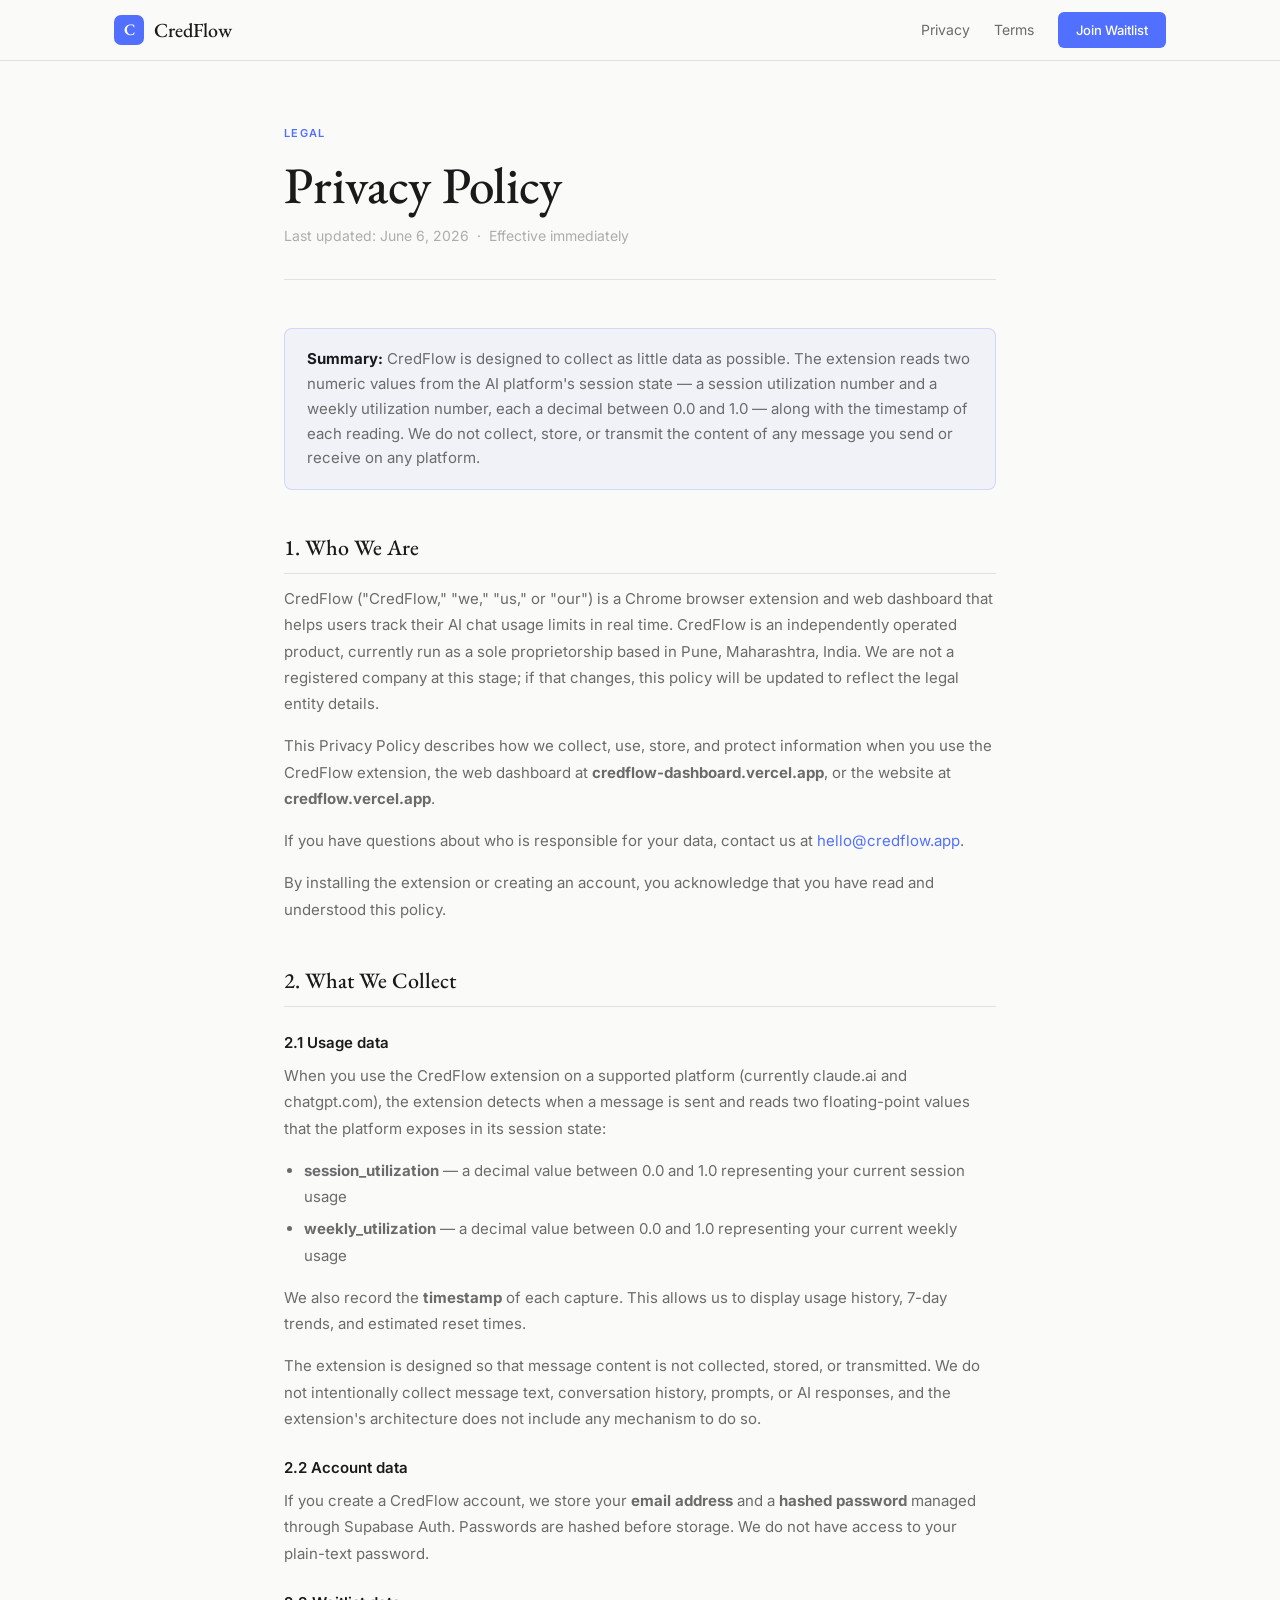
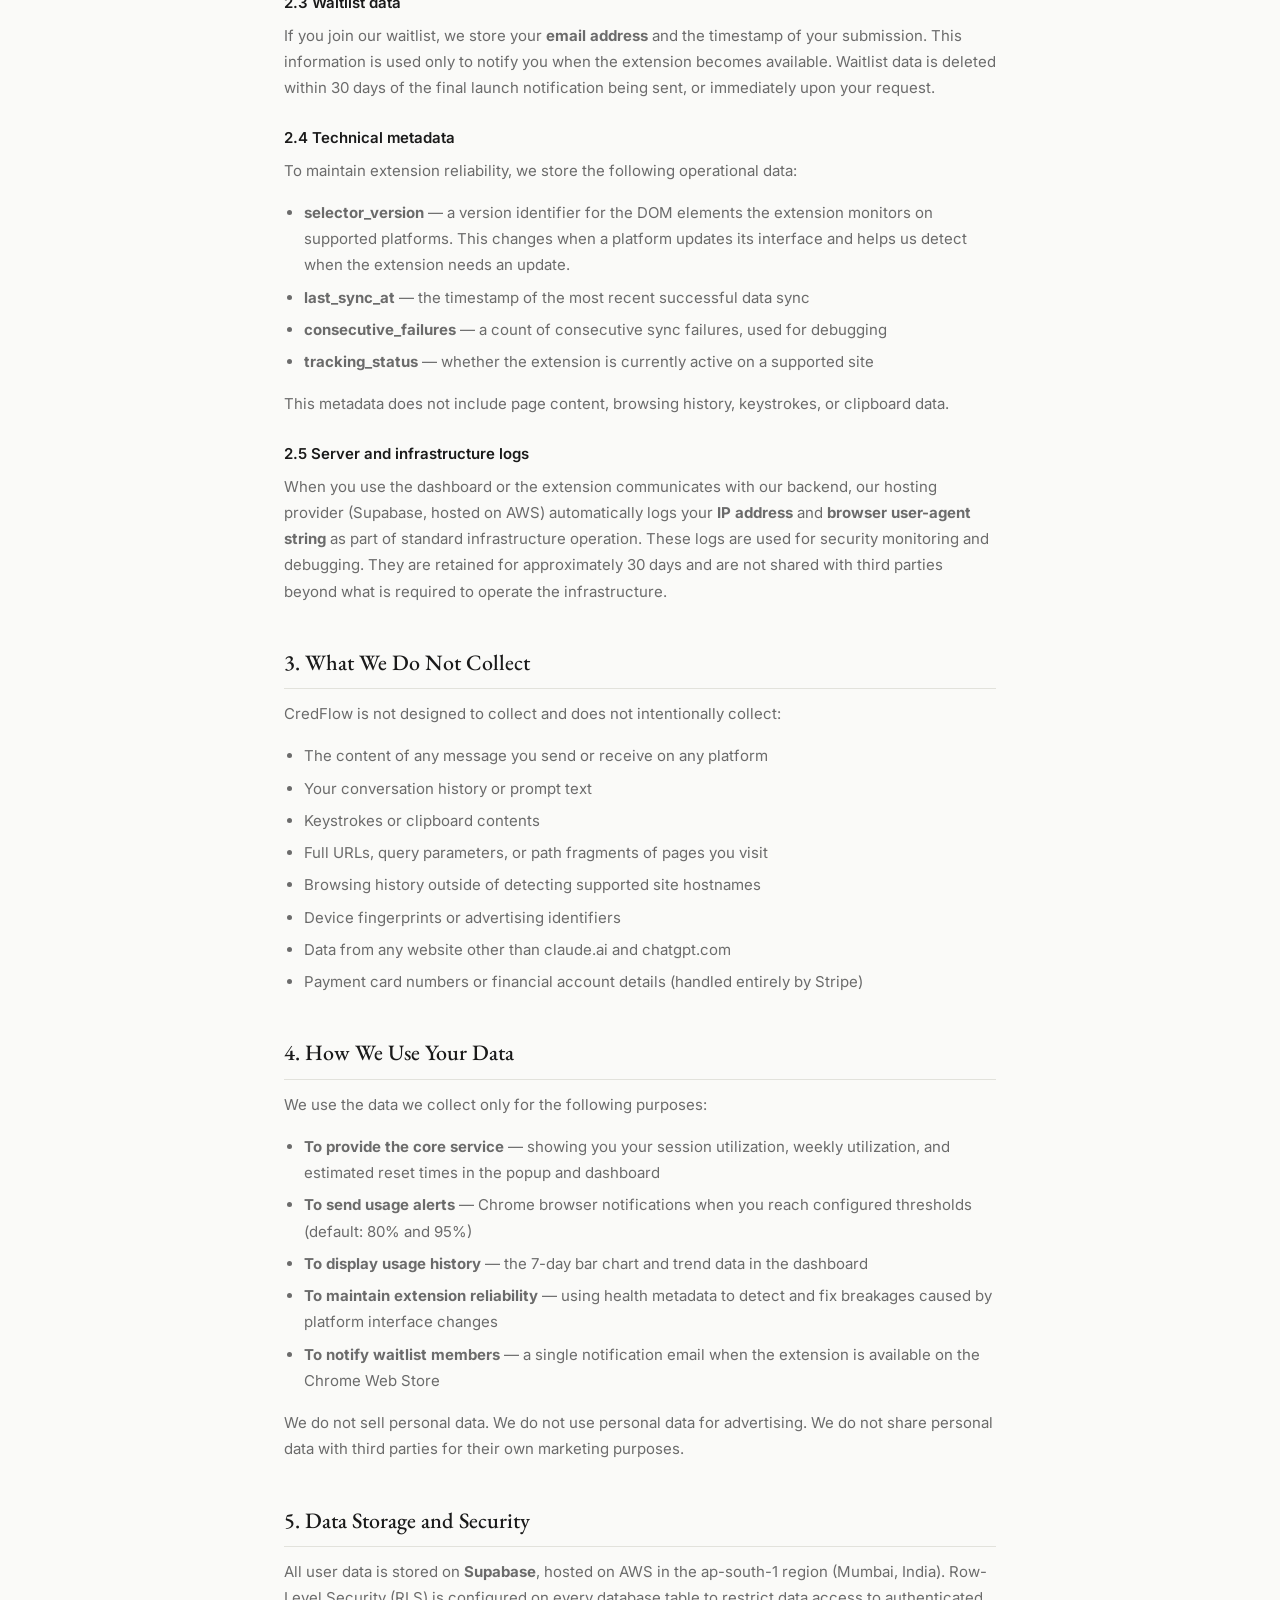
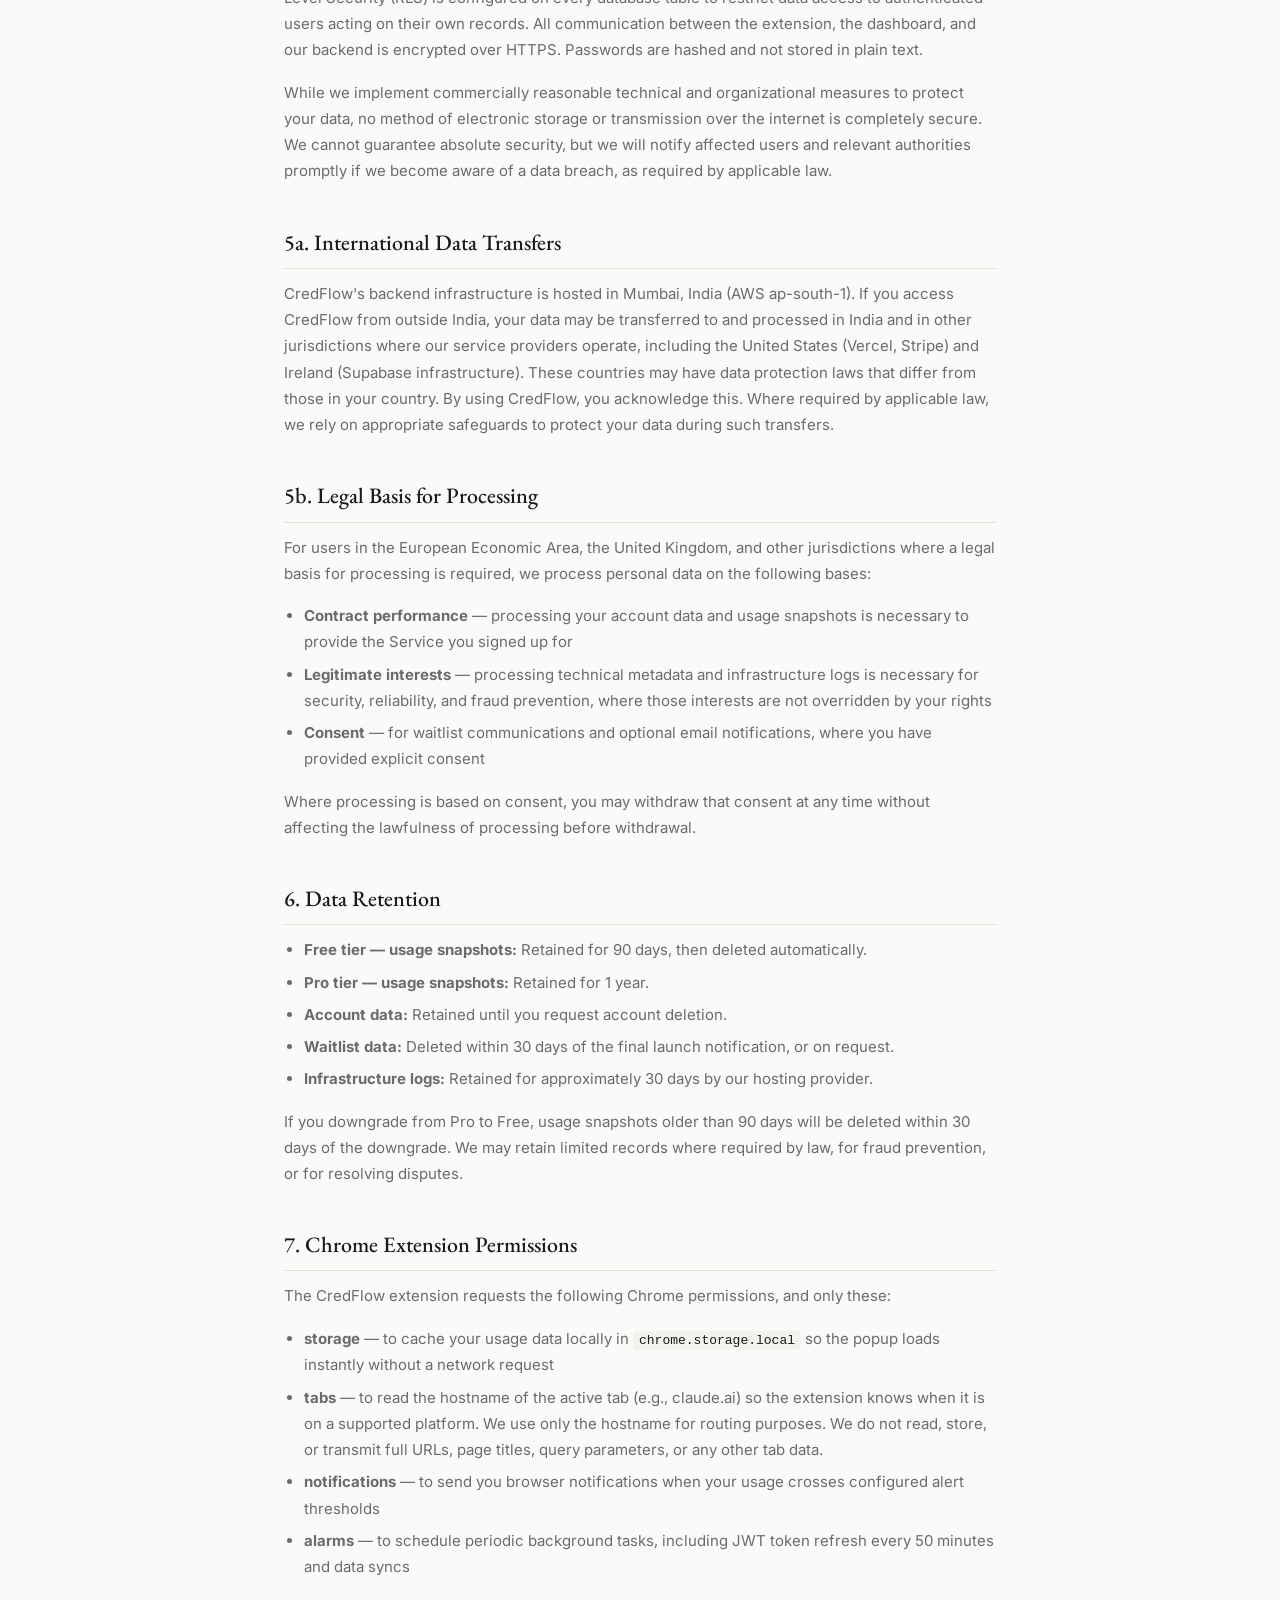
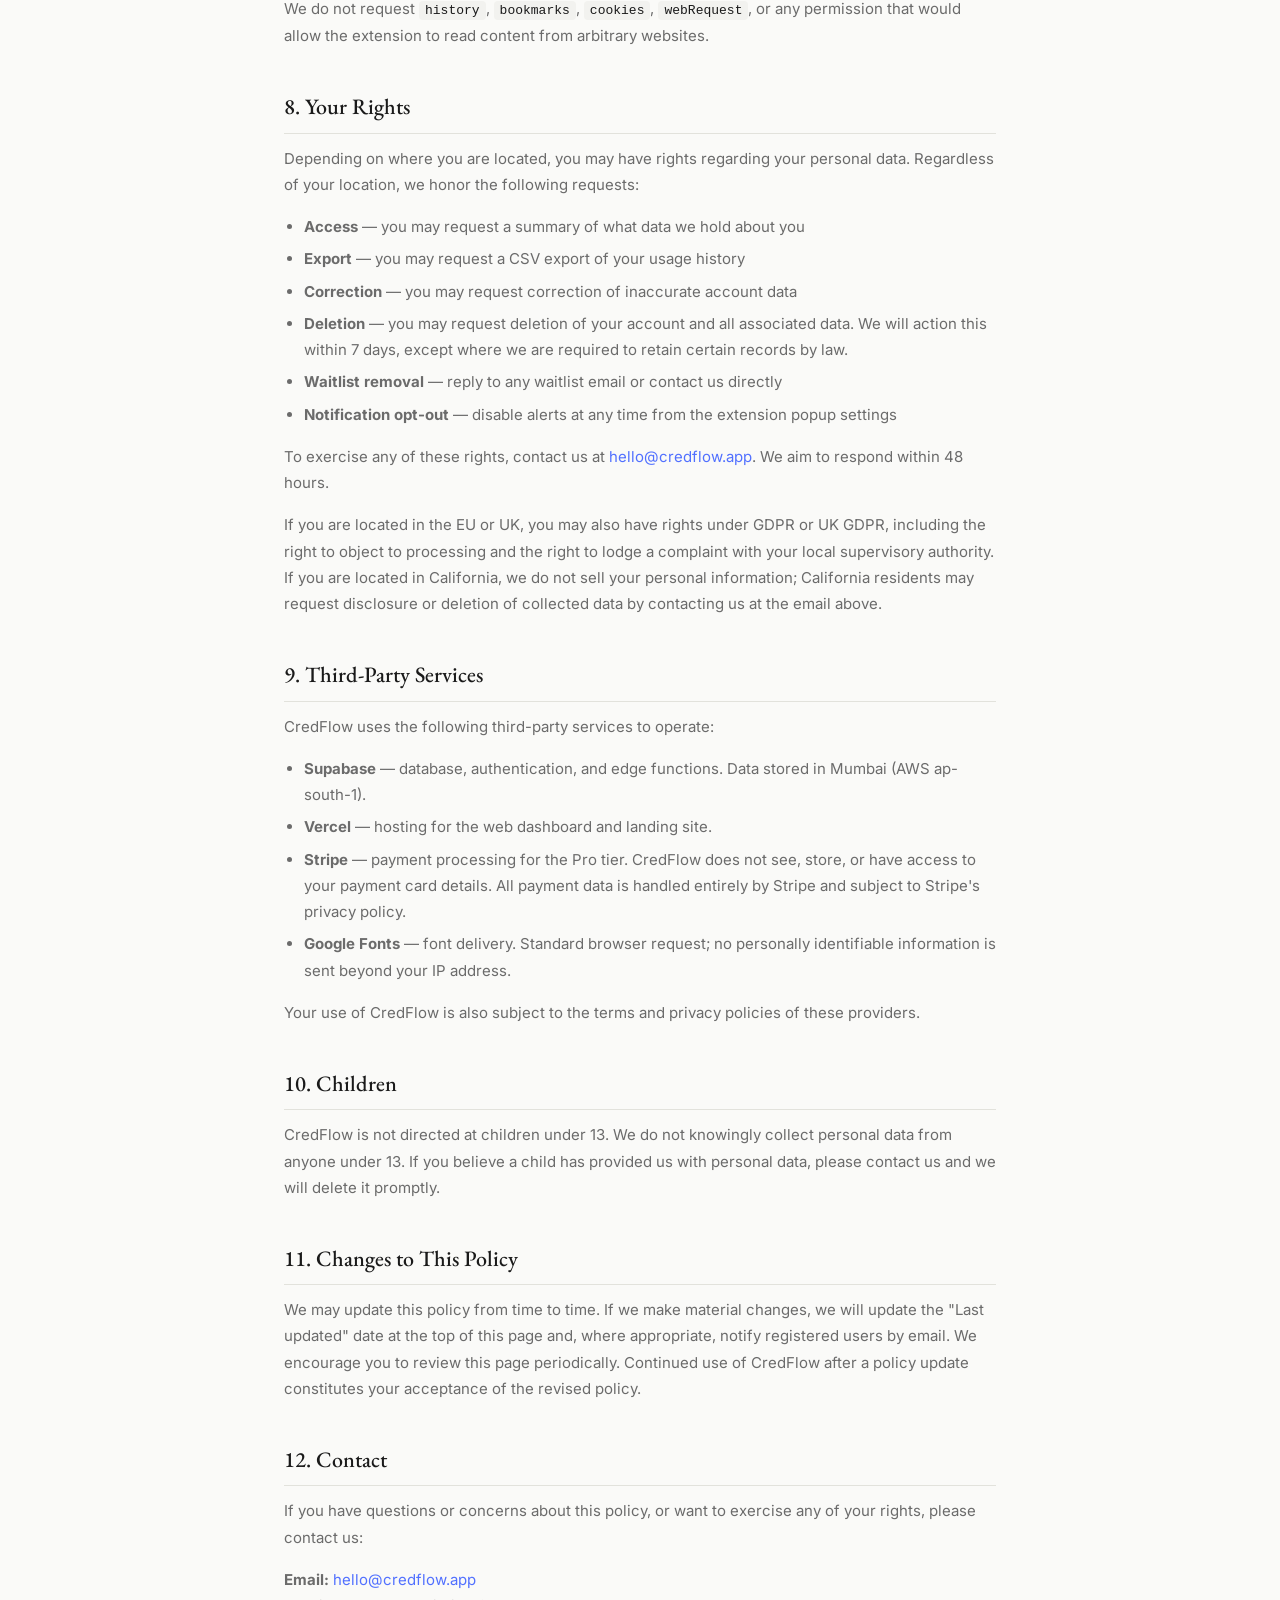
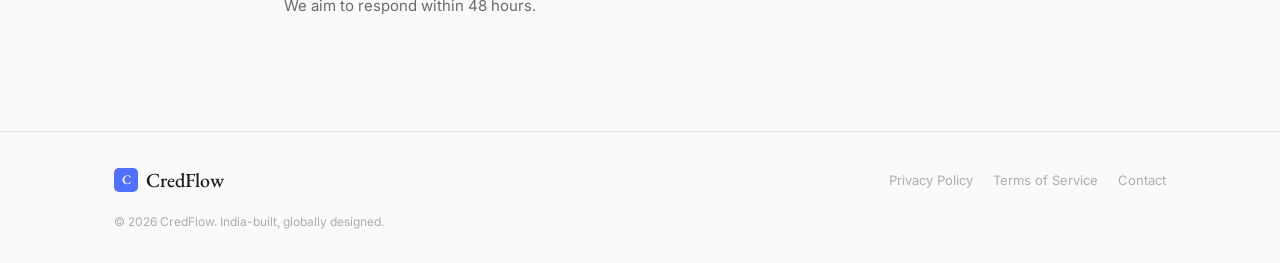
==== commit ffd8e67e: "Step 9: final legal docs v3 - entity info, beta clause, session state restored" ====
--- a/pages/privacy.html
+++ b/pages/privacy.html
@@ -42,7 +42,9 @@
         </div>
 
         <h2>1. Who We Are</h2>
-        <p>CredFlow ("CredFlow," "we," "us," or "our") is a Chrome browser extension and web dashboard that helps users track their AI chat usage limits in real time. This Privacy Policy describes how we collect, use, store, and protect information when you use the CredFlow extension, the web dashboard at <strong>credflow-dashboard.vercel.app</strong>, or the website at <strong>credflow.vercel.app</strong>.</p>
+        <p>CredFlow ("CredFlow," "we," "us," or "our") is a Chrome browser extension and web dashboard that helps users track their AI chat usage limits in real time. CredFlow is an independently operated product, currently run as a sole proprietorship based in Pune, Maharashtra, India. We are not a registered company at this stage; if that changes, this policy will be updated to reflect the legal entity details.</p>
+        <p>This Privacy Policy describes how we collect, use, store, and protect information when you use the CredFlow extension, the web dashboard at <strong>credflow-dashboard.vercel.app</strong>, or the website at <strong>credflow.vercel.app</strong>.</p>
+        <p>If you have questions about who is responsible for your data, contact us at <a href="mailto:hello@credflow.app">hello@credflow.app</a>.</p>
         <p>By installing the extension or creating an account, you acknowledge that you have read and understood this policy.</p>
 
         <h2>2. What We Collect</h2>
@@ -100,9 +102,20 @@
         <p>We do not sell personal data. We do not use personal data for advertising. We do not share personal data with third parties for their own marketing purposes.</p>
 
         <h2>5. Data Storage and Security</h2>
-        <p>All user data is stored on <strong>Supabase</strong>, hosted on AWS in the ap-south-1 region (Mumbai, India). Every database table uses Row-Level Security (RLS), which means each user's data is only accessible to that user's authenticated session — not to other users and not without a valid JWT.</p>
-        <p>All communication between the extension, the dashboard, and our backend is encrypted over HTTPS. Passwords are hashed and not stored in plain text.</p>
+        <p>All user data is stored on <strong>Supabase</strong>, hosted on AWS in the ap-south-1 region (Mumbai, India). Row-Level Security (RLS) is configured on every database table to restrict data access to authenticated users acting on their own records. All communication between the extension, the dashboard, and our backend is encrypted over HTTPS. Passwords are hashed and not stored in plain text.</p>
         <p>While we implement commercially reasonable technical and organizational measures to protect your data, no method of electronic storage or transmission over the internet is completely secure. We cannot guarantee absolute security, but we will notify affected users and relevant authorities promptly if we become aware of a data breach, as required by applicable law.</p>
+
+        <h2>5a. International Data Transfers</h2>
+        <p>CredFlow's backend infrastructure is hosted in Mumbai, India (AWS ap-south-1). If you access CredFlow from outside India, your data may be transferred to and processed in India and in other jurisdictions where our service providers operate, including the United States (Vercel, Stripe) and Ireland (Supabase infrastructure). These countries may have data protection laws that differ from those in your country. By using CredFlow, you acknowledge this. Where required by applicable law, we rely on appropriate safeguards to protect your data during such transfers.</p>
+
+        <h2>5b. Legal Basis for Processing</h2>
+        <p>For users in the European Economic Area, the United Kingdom, and other jurisdictions where a legal basis for processing is required, we process personal data on the following bases:</p>
+        <ul>
+          <li><strong>Contract performance</strong> — processing your account data and usage snapshots is necessary to provide the Service you signed up for</li>
+          <li><strong>Legitimate interests</strong> — processing technical metadata and infrastructure logs is necessary for security, reliability, and fraud prevention, where those interests are not overridden by your rights</li>
+          <li><strong>Consent</strong> — for waitlist communications and optional email notifications, where you have provided explicit consent</li>
+        </ul>
+        <p>Where processing is based on consent, you may withdraw that consent at any time without affecting the lawfulness of processing before withdrawal.</p>
 
         <h2>6. Data Retention</h2>
         <ul>
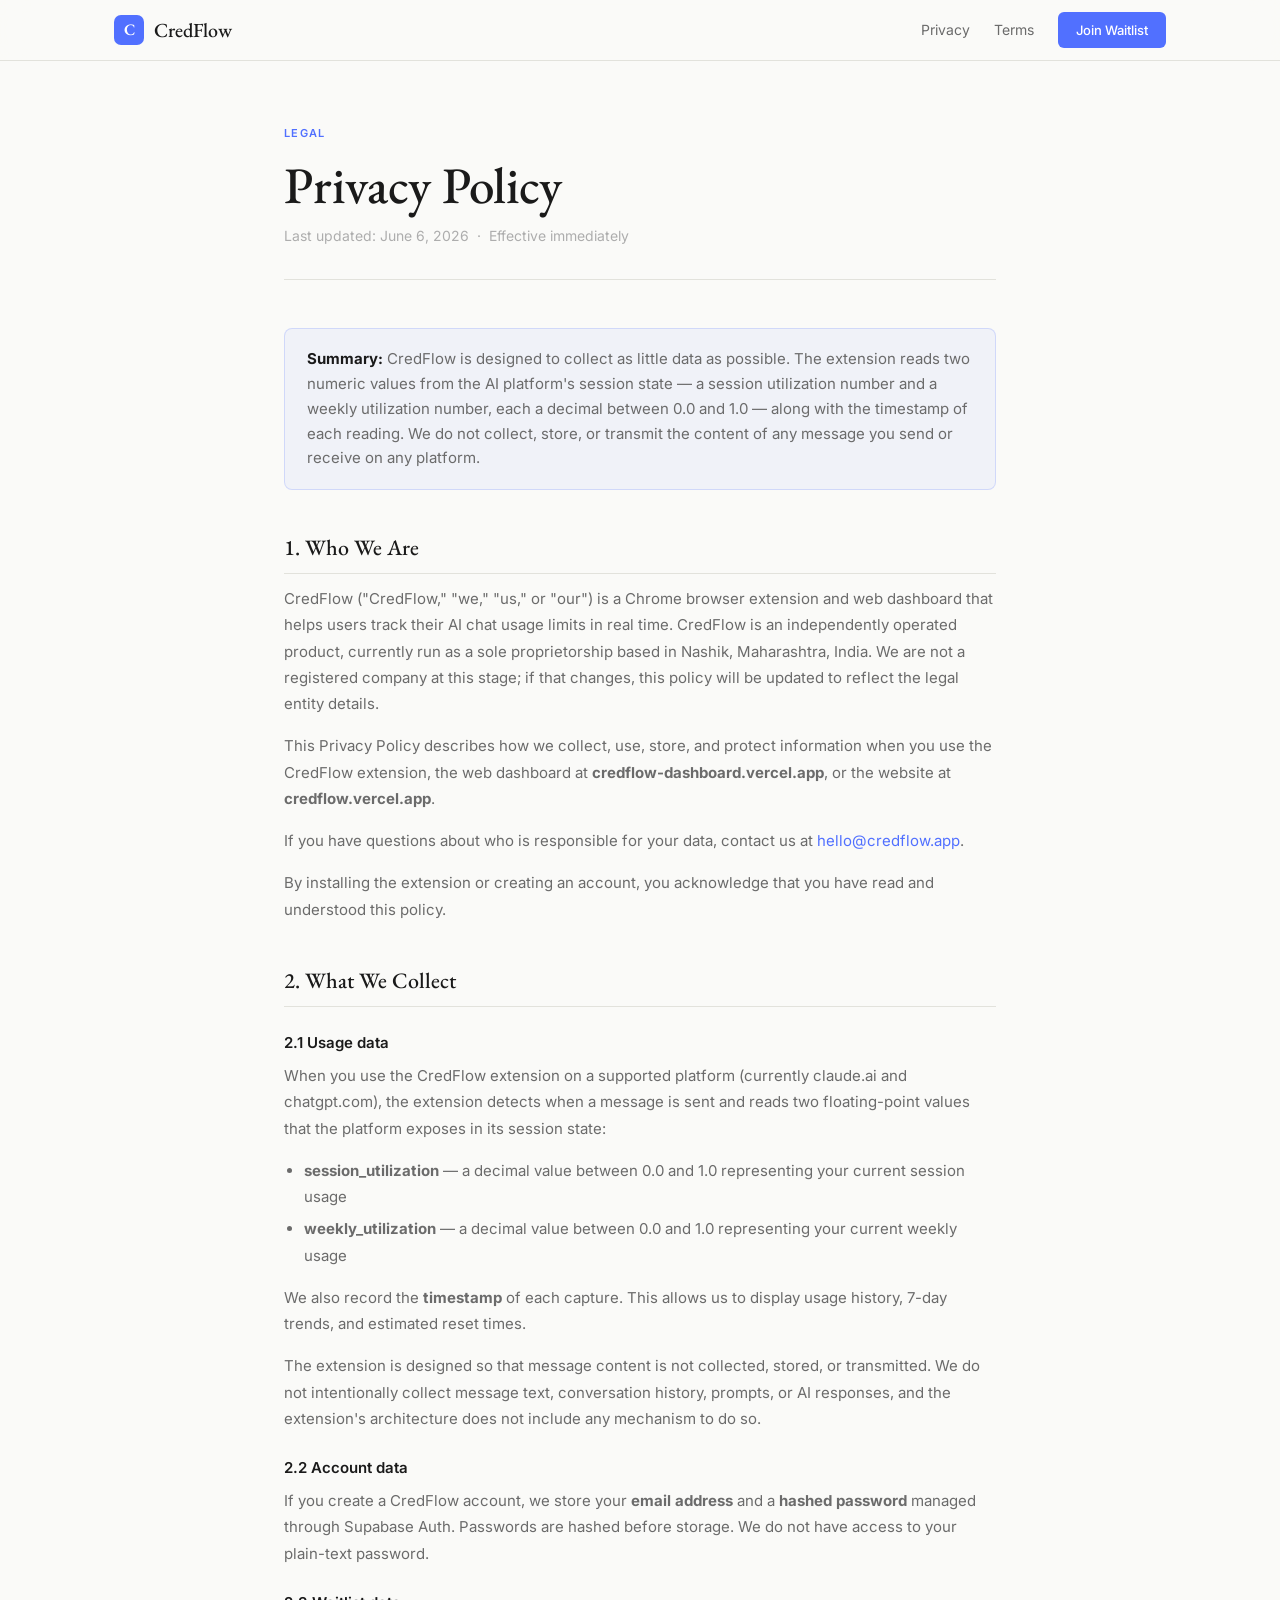
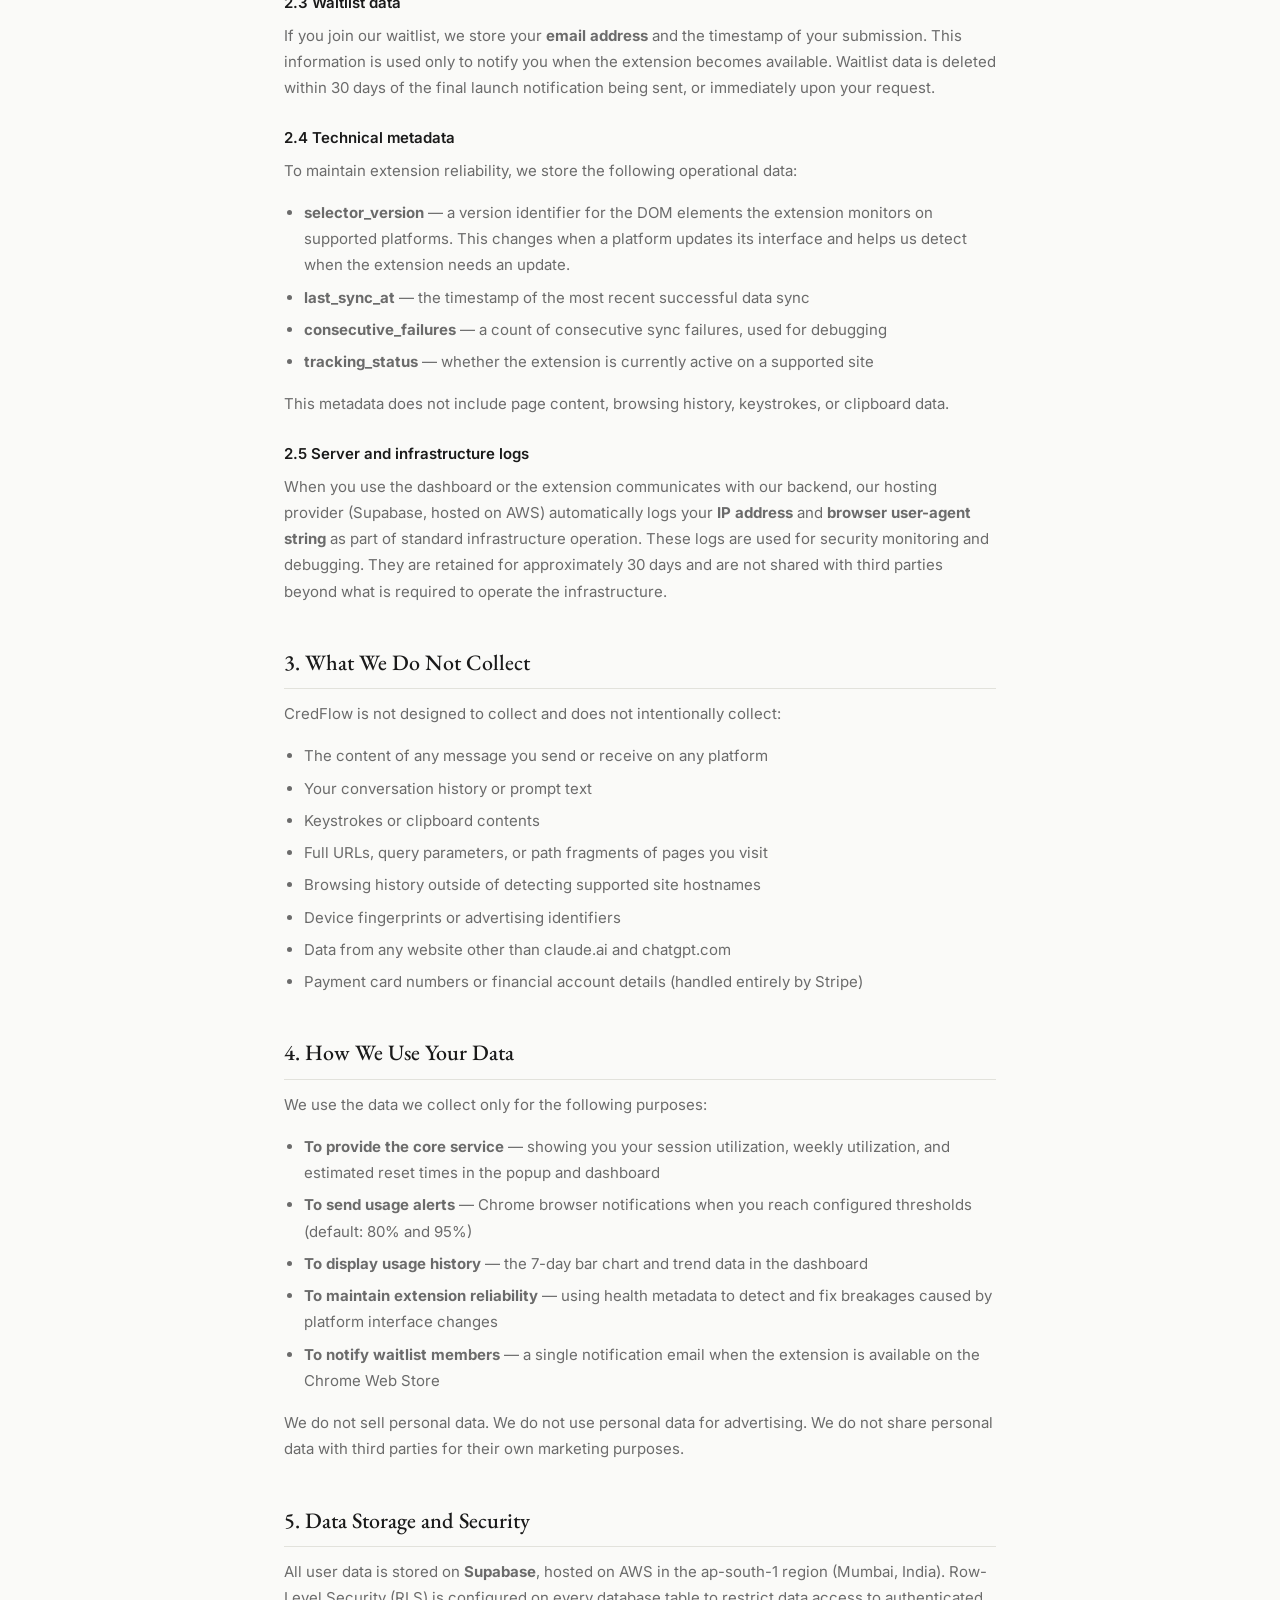
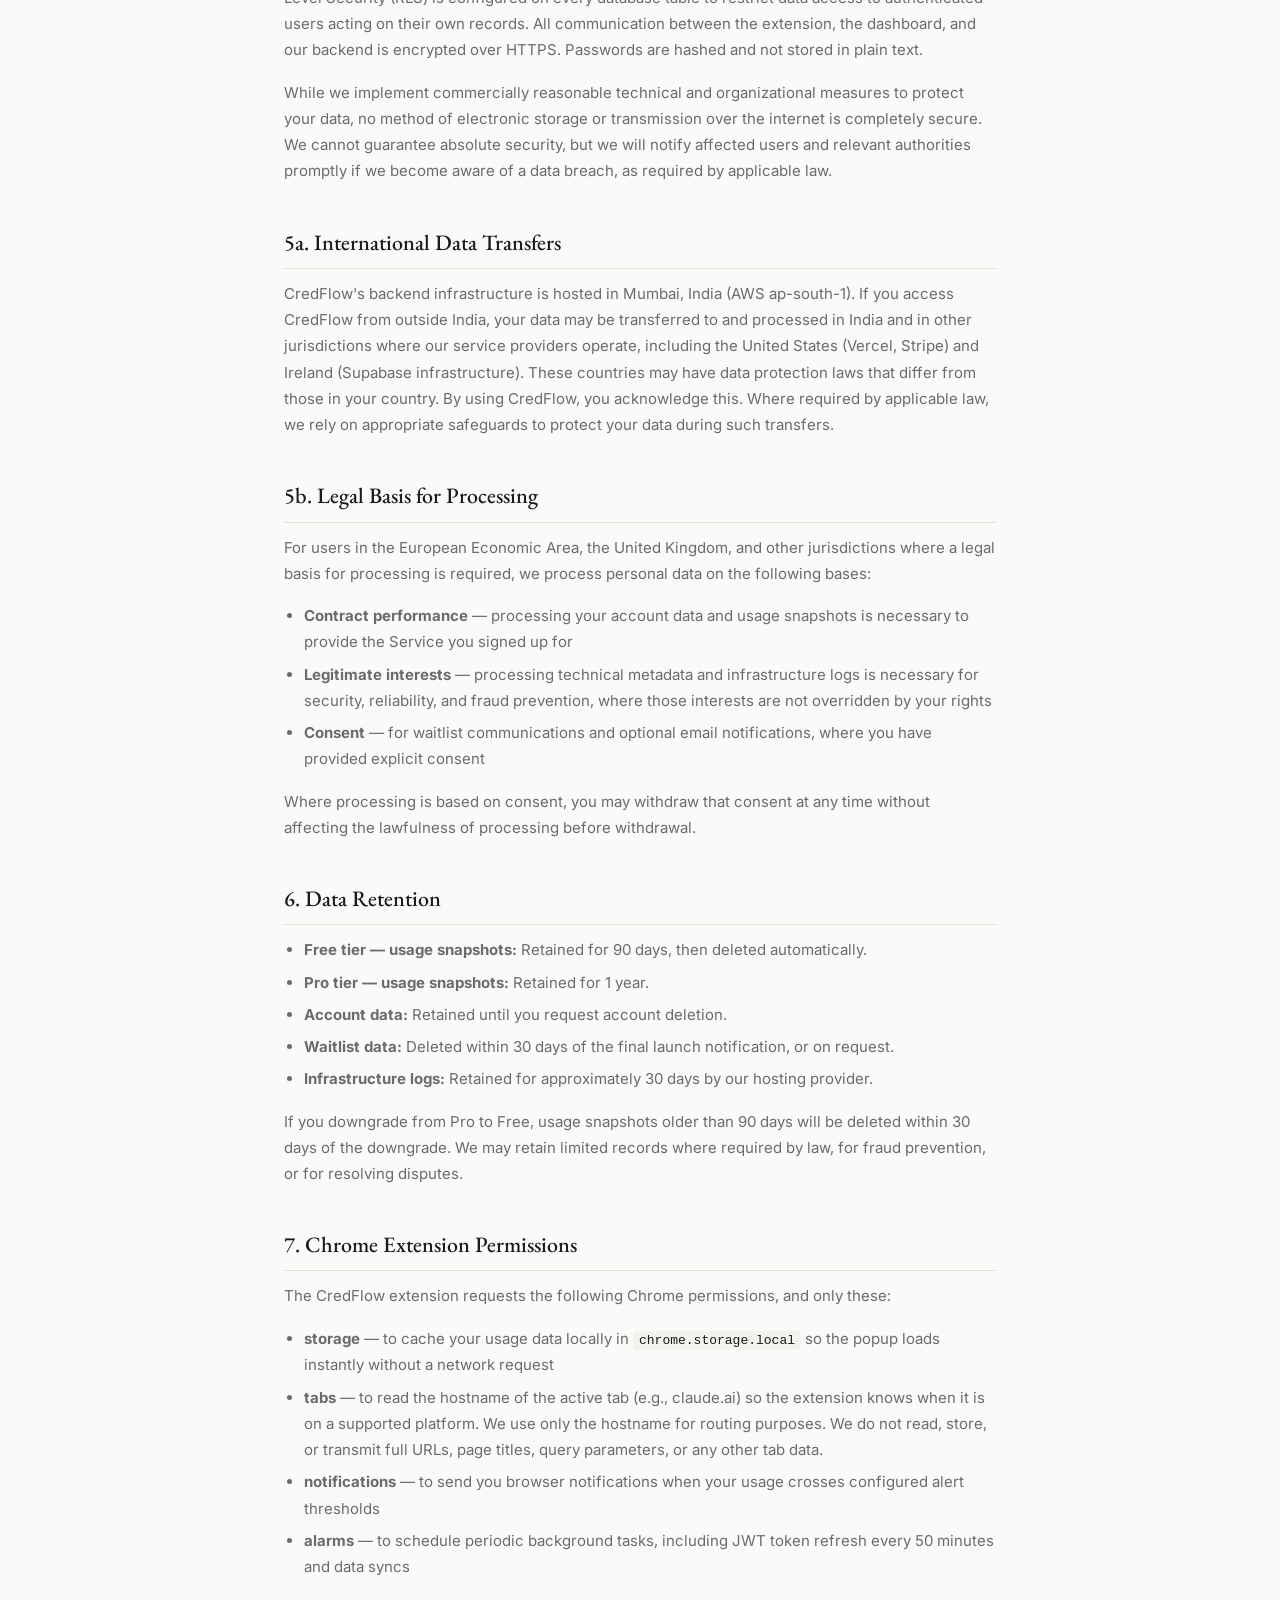
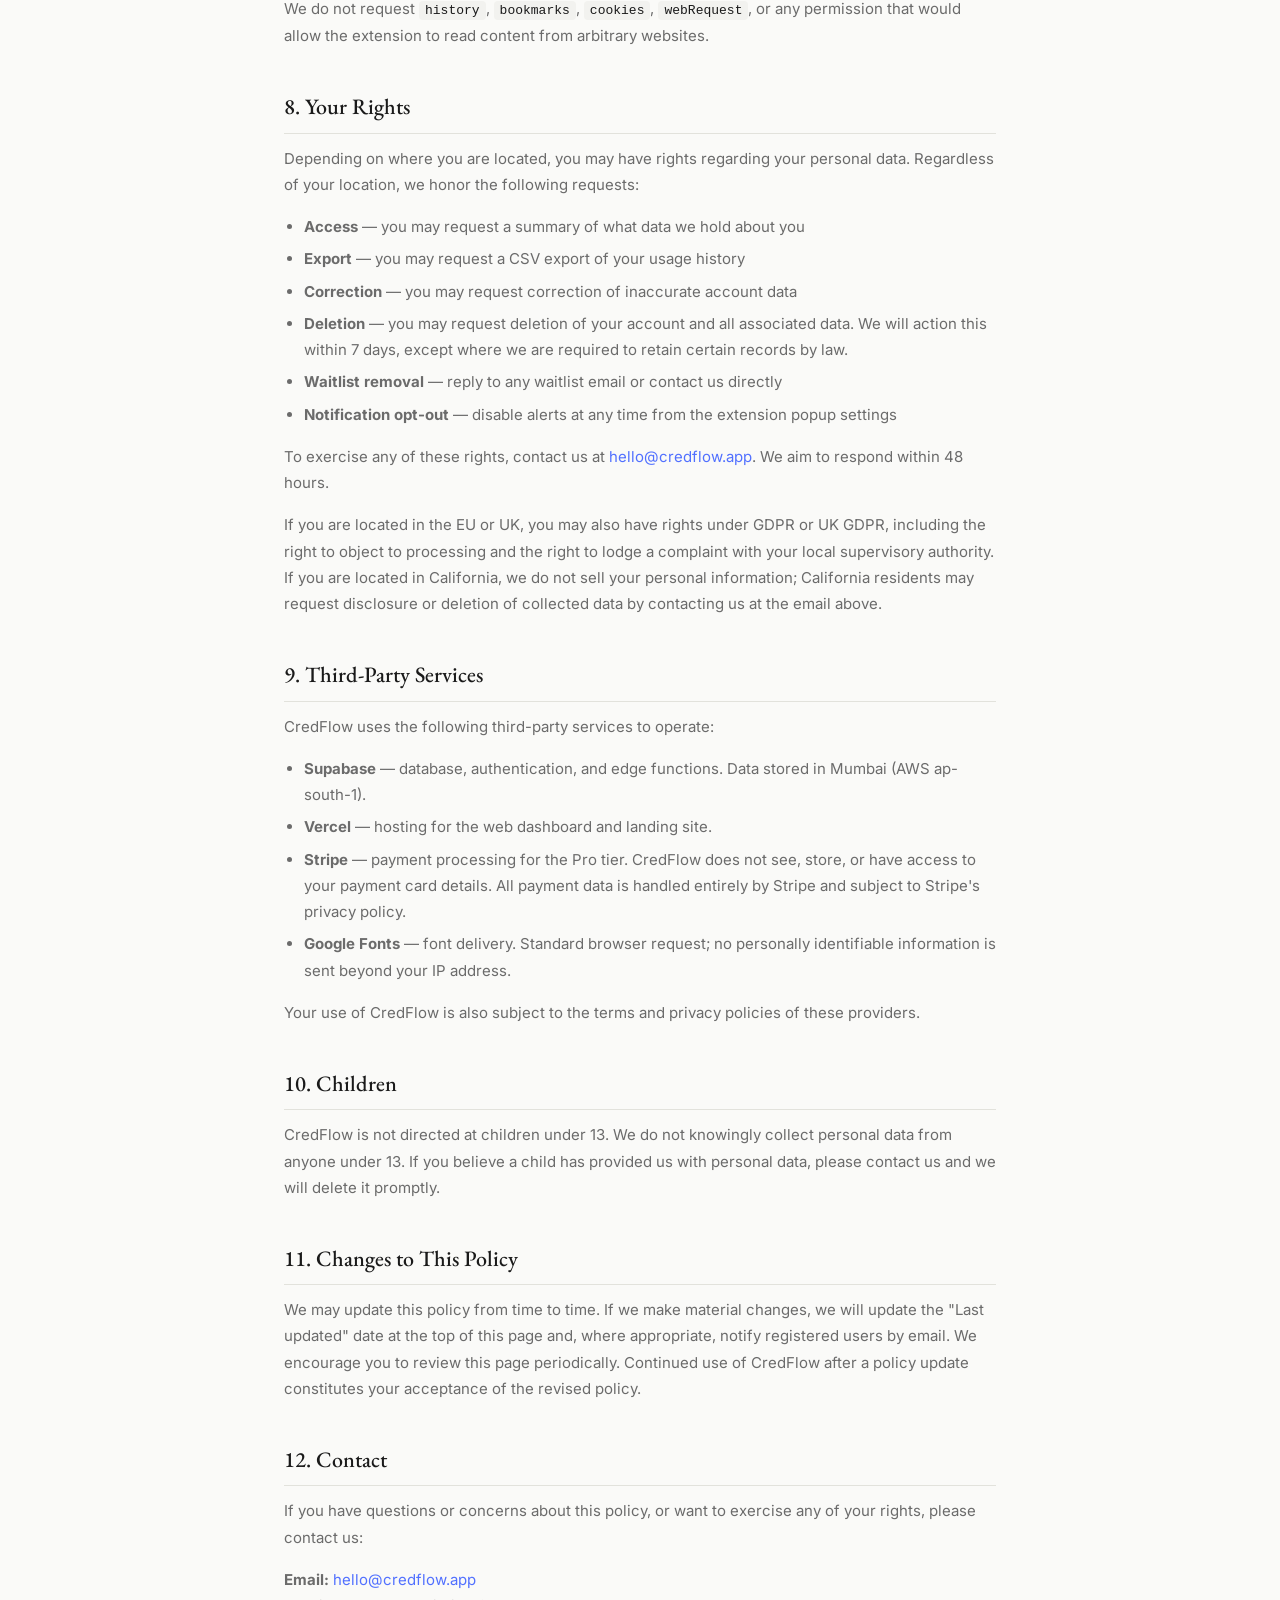
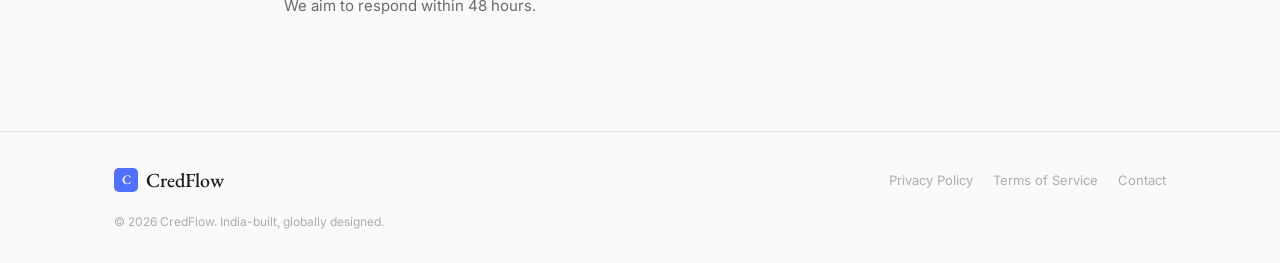
==== commit 6a2f8665: "fix: city corrected to Nashik" ====
--- a/pages/privacy.html
+++ b/pages/privacy.html
@@ -42,7 +42,7 @@
         </div>
 
         <h2>1. Who We Are</h2>
-        <p>CredFlow ("CredFlow," "we," "us," or "our") is a Chrome browser extension and web dashboard that helps users track their AI chat usage limits in real time. CredFlow is an independently operated product, currently run as a sole proprietorship based in Pune, Maharashtra, India. We are not a registered company at this stage; if that changes, this policy will be updated to reflect the legal entity details.</p>
+        <p>CredFlow ("CredFlow," "we," "us," or "our") is a Chrome browser extension and web dashboard that helps users track their AI chat usage limits in real time. CredFlow is an independently operated product, currently run as a sole proprietorship based in Nashik, Maharashtra, India. We are not a registered company at this stage; if that changes, this policy will be updated to reflect the legal entity details.</p>
         <p>This Privacy Policy describes how we collect, use, store, and protect information when you use the CredFlow extension, the web dashboard at <strong>credflow-dashboard.vercel.app</strong>, or the website at <strong>credflow.vercel.app</strong>.</p>
         <p>If you have questions about who is responsible for your data, contact us at <a href="mailto:hello@credflow.app">hello@credflow.app</a>.</p>
         <p>By installing the extension or creating an account, you acknowledge that you have read and understood this policy.</p>
